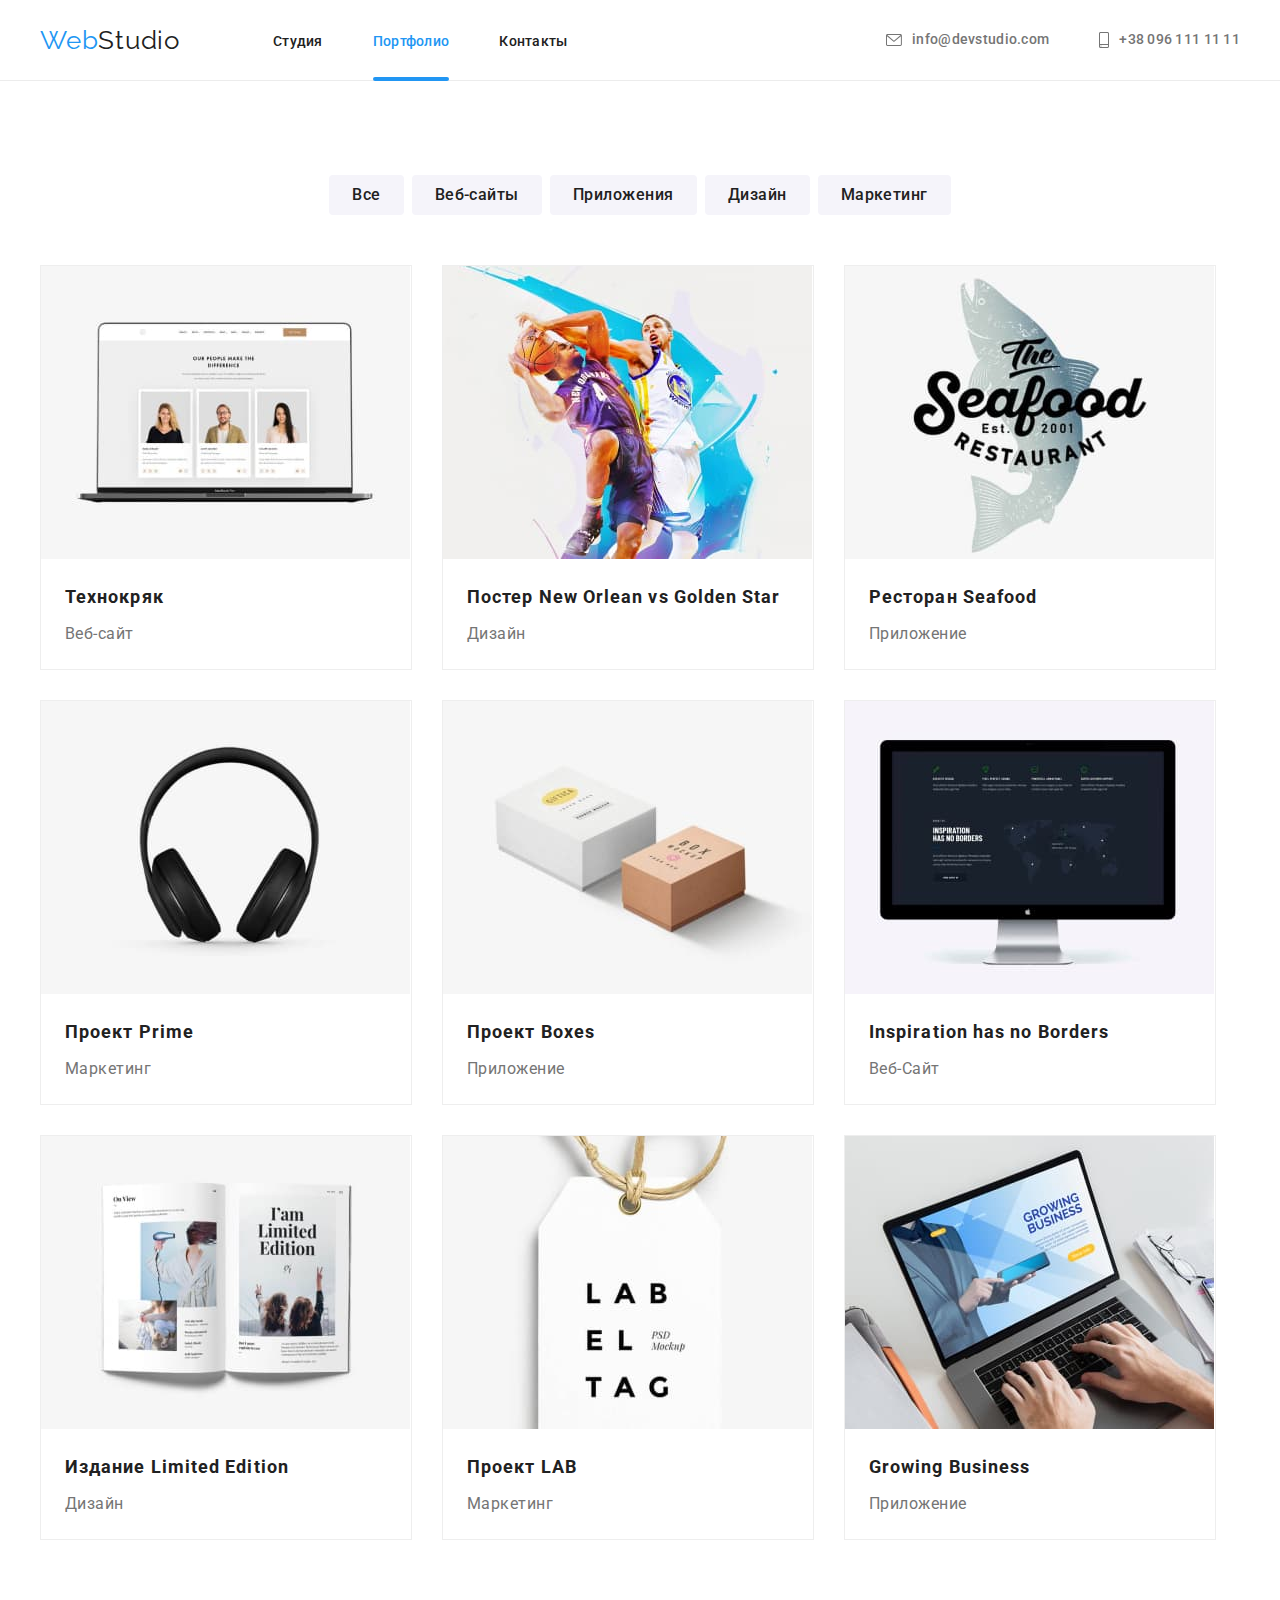
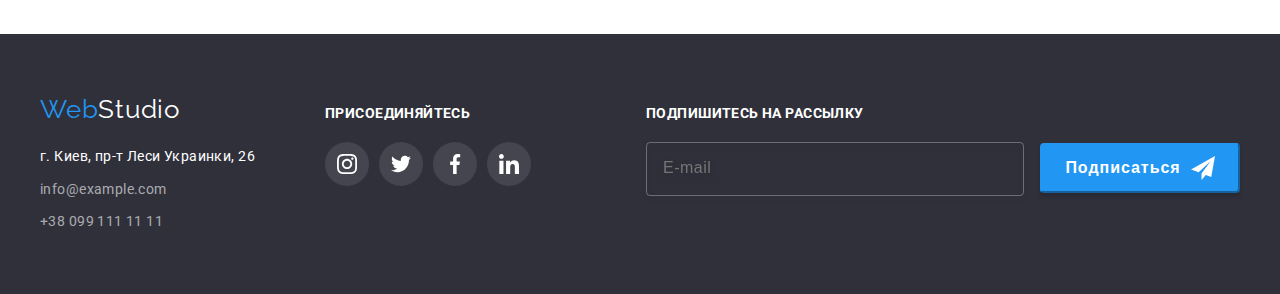
==== portfolio.html @ b98b6f4b "HW7 start" ====
<!DOCTYPE html>
<html lang="ru">
<head>
    <meta charset="UTF-8">
    <meta http-equiv="X-UA-Compatible" content="IE=edge">
    <meta name="viewport" content="width=device-width, initial-scale=1.0">
    <title>Portfolio</title>
    <link rel="preconnect" href="https://fonts.googleapis.com">
    <link rel="preconnect" href="https://fonts.gstatic.com" crossorigin>
    <link href="https://fonts.googleapis.com/css2?family=Raleway:wght@700&family=Roboto:wght@400;500;700;900&display=swap"
        rel="stylesheet">
    <link rel="stylesheet" href="https://cdnjs.cloudflare.com/ajax/libs/modern-normalize/1.1.0/modern-normalize.min.css"
        integrity="sha512-wpPYUAdjBVSE4KJnH1VR1HeZfpl1ub8YT/NKx4PuQ5NmX2tKuGu6U/JRp5y+Y8XG2tV+wKQpNHVUX03MfMFn9Q=="
        crossorigin="anonymous" referrerpolicy="no-referrer" />
    <link rel="stylesheet" href="./css/styles.css">
</head>
<body>
    <header class="page-header">
        <div class="container main-nav">
            <a href="./index.html" class="logo">Web<span class="logo-second-color">Studio</span></a>
            <!-- НАВИГАЦИЯ -->
            <nav>
                <ul class="site-nav-list list">
                    <li class="site-nav-item item">
                        <a class="link" href="./index.html">Студия</a>
                    </li>
                    <li class="site-nav-item item">
                        <a class="link current" href="./portfolio.html">Портфолио</a>
                    </li>
                    <li class="site-nav-item item">
                        <a class="link" href="">Контакты</a>
                    </li>
                </ul>
            </nav>
            <ul class="header-contact-list list">
                <li class="header-contact-item item">
                    <a class="mail link" href="mailto:info@devstudio.com">
                        <svg class="contact-ico mail" width='16px' height='12px'>
                            <use href='./images/sprite.svg#icon-envelope'></use>
                        </svg>
                        info@devstudio.com
                    </a>
                </li>
                <li class="header-contact-item item">
                    <a class="phone link" href="tel:+38096111111">
                        <svg class="contact-ico mail" width='10px' height='16px'>
                            <use href='./images/sprite.svg#icon-smartphone'></use>
                        </svg>
                        +38 096 111 11 11</a>
                </li>
            </ul>
        </div>
    </header>
    <main>
        <section class="section-portfolio section">
            <div class="container">
                <!-- RADIO BUTTONS -->
                <ul class="radio-buttons-list list">
                    <li class="radio-buttons-item item">
                        <button class="radio-button current" type="button">Все</button>
                    </li>
                    <li class="radio-buttons-item item">
                        <button class="radio-button" type="button">Веб-сайты</button>
                    </li>
                    <li class="radio-buttons-item item">
                        <button class="radio-button" type="button">Приложения</button>
                    </li>
                    <li class="radio-buttons-item item">
                        <button class="radio-button" type="button">Дизайн</button>
                    </li>
                    <li class="radio-buttons-item item">
                        <button class="radio-button" type="button">Маркетинг</button>
                    </li>
                </ul>
                <!-- ФИЛЬТР СВЯЗАННЫЙ С RADIO BUTTONS -->
                <ul class="radio-filter-list list">
                    <li class="radio-filter-item item">
                        <a href="" class="radio-item-link">
                            <div class="radio-filter-thumb">
                                <div class="radio-filter-hover">
                                    <p>
                                        Технокряк это современная площадка распространения коронавируса. Компании используют эту платформу для цифрового
                                        шпионажа и атак на защищённые сервера конкурентов.
                                    </p>
                                </div>
                                <img width="370" class="filter-image" src="./images/tech.jpg" alt="ноутбук с веб-сайтом">
                                </div>
                                <div class="radio-filter-box">
                                    <h2 class="radio-filter-title">Технокряк</h2>
                                    <p class="radio-filter-text">Веб-сайт</p>
                            </div>
                        </a>
                    </li>
                    <li class="radio-filter-item item">
                        <a href="" class="radio-item-link">
                            <div class="radio-filter-thumb">
                                <div class="radio-filter-hover">
                                    <p>
                                        Lorem ipsum dolor sit amet consectetur adipisicing elit. Iure quisquam iusto, distinctio autem, tempora non, vel dignissimos temporibus dolorum magni sequi omnis iste. Iste at delectus, error iure hic adipisci.
                                    </p>
                                </div>
                                <img width="370" class="filter-image" src="./images/poster.jpg"
                                alt="баскетболист нового орлеана против баскетболиста голден стар">
                            </div>
                            <div class="radio-filter-box">
                                <h2 class="radio-filter-title">Постер New Orlean vs Golden Star</h2>
                                <p class="radio-filter-text">Дизайн</p>
                            </div>
                        </a>
                    </li>
                    <li class="radio-filter-item item">
                        <a href="" class="radio-item-link">
                            <div class="radio-filter-thumb">
                                <div class="radio-filter-hover">
                                    <p>
                                        Lorem ipsum dolor sit amet consectetur adipisicing elit. Iure quisquam iusto, distinctio autem, tempora non,
                                        vel dignissimos temporibus dolorum magni sequi omnis iste. Iste at delectus, error iure hic adipisci.
                                    </p>
                                </div>
                                <img width="370" class="filter-image" src="./images/seafood.jpg" alt="логотип ресторана сифуд с изображением рыбы">
                            </div>
                            <div class="radio-filter-box">
                                <h2 class="radio-filter-title">Ресторан Seafood</h2>
                                <p class="radio-filter-text">Приложение</p>
                            </div>
                        </a>
                    </li>
                    <li class="radio-filter-item item">
                        <a href="" class="radio-item-link">
                            <div class="radio-filter-thumb">
                                <div class="radio-filter-hover">
                                    <p>
                                        Lorem ipsum dolor sit amet consectetur adipisicing elit. Iure quisquam iusto, distinctio autem, tempora non,
                                        vel dignissimos temporibus dolorum magni sequi omnis iste. Iste at delectus, error iure hic adipisci.
                                    </p>
                                </div>
                                <img width="370" class="filter-image" src="./images/prime.jpg" alt="наушники">
                            </div>
                            <div class="radio-filter-box">
                                <h2 class="radio-filter-title">Проект Prime</h2>
                                <p class="radio-filter-text">Маркетинг</p>
                            </div>
                        </a>
                    </li>
                    <li class="radio-filter-item item">
                        <a href="" class="radio-item-link">
                            <div class="radio-filter-thumb">
                                <div class="radio-filter-hover">
                                    <p>
                                        Lorem ipsum dolor sit amet consectetur adipisicing elit. Iure quisquam iusto, distinctio autem, tempora non,
                                        vel dignissimos temporibus dolorum magni sequi omnis iste. Iste at delectus, error iure hic adipisci.
                                    </p>
                                </div>
                                <img width="370" class="filter-image" src="./images/boxes.jpg" alt="две коробки">
                            </div>
                            <div class="radio-filter-box">
                                <h2 class="radio-filter-title">Проект Boxes</h2>
                                <p class="radio-filter-text">Приложение</p>
                            </div>
                        </a>
                    </li>
                    <li class="radio-filter-item item">
                        <a href="" class="radio-item-link">
                            <div class="radio-filter-thumb">
                                <div class="radio-filter-hover">
                                    <p>
                                        Lorem ipsum dolor sit amet consectetur adipisicing elit. Iure quisquam iusto, distinctio autem, tempora non,
                                        vel dignissimos temporibus dolorum magni sequi omnis iste. Iste at delectus, error iure hic adipisci.
                                    </p>
                                </div>
                                <img width="370" class="filter-image" src="./images/borders.jpg" alt="монитор с сайтом">
                            </div>
                            <div class="radio-filter-box">
                                <h2 class="radio-filter-title">Inspiration has no Borders</h2>
                                <p class="radio-filter-text">Веб-Сайт</p>
                            </div>
                        </a>
                    </li>
                    <li class="radio-filter-item item">
                        <a href="" class="radio-item-link">
                            <div class="radio-filter-thumb">
                                <div class="radio-filter-hover">
                                    <p>
                                        Lorem ipsum dolor sit amet consectetur adipisicing elit. Iure quisquam iusto, distinctio autem, tempora non,
                                        vel dignissimos temporibus dolorum magni sequi omnis iste. Iste at delectus, error iure hic adipisci.
                                    </p>
                                </div>
                                <img width="370" class="filter-image" src="./images/limited.jpg" alt="Книга">
                            </div>
                            <div class="radio-filter-box">
                                <h2 class="radio-filter-title">Издание Limited Edition</h2>
                                <p class="radio-filter-text">Дизайн</p>
                            </div>
                        </a>
                    </li>
                    <li class="radio-filter-item item">
                        <a href="" class="radio-item-link">
                            <div class="radio-filter-thumb">
                                <div class="radio-filter-hover">
                                    <p>
                                        Lorem ipsum dolor sit amet consectetur adipisicing elit. Iure quisquam iusto, distinctio autem, tempora non,
                                        vel dignissimos temporibus dolorum magni sequi omnis iste. Iste at delectus, error iure hic adipisci.
                                    </p>
                                </div>
                                <img width="370" class="filter-image" src="./images/lab.jpg" alt="этикетка">
                            </div>
                            <div class="radio-filter-box">
                                <h2 class="radio-filter-title">Проект LAB</h2>
                                <p class="radio-filter-text">Маркетинг</p>
                            </div>
                        </a>
                    </li>
                    <li class="radio-filter-item item">
                        <a href="" class="radio-item-link">
                            <div class="radio-filter-thumb">
                                <div class="radio-filter-hover">
                                    <p>
                                        Lorem ipsum dolor sit amet consectetur adipisicing elit. Iure quisquam iusto, distinctio autem, tempora non,
                                        vel dignissimos temporibus dolorum magni sequi omnis iste. Iste at delectus, error iure hic adipisci.
                                    </p>
                                </div>
                                <img width="370" class="filter-image" src="./images/growing.jpg" alt="ноутбук с веб-сайтом">
                            </div>
                            <div class="radio-filter-box">
                                <h2 class="radio-filter-title">Growing Business</h2>
                                <p class="radio-filter-text">Приложение</p>
                            </div>
                        </a>
                    </li>
                </ul>
            </div>
        </section>
    </main>
    <footer class="page-footer">
        <div class="container">
            <div class="footer-box">
                <div class="main-footer-box">
                    <a href="./index.html" class="logo footer-logo">Web<span
                            class="logo-second-color-footer">Studio</span></a>
                    <address class="container-adress-footer">
                        <ul class="footer-list list">
                            <li class="item">
                                <a class="map" href="">г. Киев, пр-т Леси Украинки, 26</a>
                            </li>
                            <li class="item">
                                <a class="mail" href="mailto:info@example.com">info@example.com</a>
                            </li>
                            <li class="item">
                                <a class="phone" href="tel:+380991111111">+38 099 111 11 11</a>
                            </li>
                        </ul>
                    </address>
                </div>
                <!-- Присоединяйтесь -->
                <div class="connecting-box">
                    <div>
                        <h3 class="connecting-title">ПРИСОЕДИНЯЙТЕСЬ</h3>
                    </div>
                    <div>
                        <ul class="connecting-list">
                            <li>
                                <a href="#" class="connecting-icon instagram" aria-label="instagram">
                                    <svg class="footer-ico" width='20px' height='20px'>
                                        <use href='./images/sprite.svg#icon-instagram'></use>
                                    </svg>
                                </a>
                            </li>
                            <li>
                                <a href="#" class="connecting-icon twitter" aria-label="Twitter">
                                    <svg class="footer-ico" width='20px' height='20px'>
                                        <use href='./images/sprite.svg#icon-twitter'></use>
                                    </svg>
                                </a>
                            </li>
                            <li>
                                <a href="#" class="connecting-icon facebook" aria-label="Facebook">
                                    <svg class="footer-ico" width='20px' height='20px'>
                                        <use href='./images/sprite.svg#icon-facebook'></use>
                                    </svg>
                                </a>
                            </li>
                            <li>
                                <a href="#" class="connecting-icon linkidin" aria-label="LinkedIn">
                                    <svg class="footer-ico" width='20px' height='20px'>
                                        <use href='./images/sprite.svg#icon-linkedin'></use>
                                    </svg>
                                </a>
                            </li>
                        </ul>
                    </div>
                </div>
                <!-- ПОДПИШИСЬ -->
                <div class="subscribe-box">
                    <p class="subscribe-title">ПОДПИШИТЕСЬ НА РАССЫЛКУ</p>
                    <div>
                        <input type="email" name="email" placeholder="E-mail">
                        <button type="button" class="subscribe-button">Подписаться
                            <svg class="subscribe-ico-button" width="24px" height="24px">
                                <use href="./images/sprite.svg#icon-send"></use>
                            </svg>
                        </button>
                    </div>
                </div>
            </div>
        </div>
    </footer>
</body>
</html>
---- css/styles.css ----
:root {
  /* FONT */
  --primary-font: roboto, sans-serif;
  --primary-text-color: #212121;
  --secondary-text-color: #757575;
  --title-text-color: #212121;
  --accent-text-color: #2196f3;

  /* LOGOTYPE */
  --logo-font: Raleway;
  --logo-color: #2196f3;
  --logo-color-second: #212121;
  --logo-color-second-futer: #fff;

  /* BACKGROUND COLOR*/
  --bg-second-color: #2f303a;
  --bg-color: #fff;
  --bg-color-hero: #c4c4c4;

  /* RADIO BUTTONS */
  --radio-buttons-color: #f5f4fa;
  --radio-buttons-text-color: #212121;

  --radio-buttons-bg-current: #2196f3;
  --radio-buttons-text-current: #ffffff;

  /* animation */

  --animation-cubic: cubic-bezier(0.4, 0, 0.2, 1);
}

/* ОБЩИЕ СТИЛИ */
html {
  box-sizing: border-box;
}
body {
  background-color: var(--bg-color);
  font-family: var(--primary-font);
  color: var(--primary-text-color);
  margin: 0 auto;
}
a {
  text-decoration: none;
}
h1,
h2,
h3,
h4,
h5,
h6,
p,
ul {
  padding-inline-start: 0;
}

/* УТИЛИТЫ */
.container {
  width: 1200px;

  padding-left: 15px;
  padding-right: 15px;
  margin: 0 auto;
}
.list {
  margin-top: 0;
  margin-bottom: 0;

  list-style: none;
}
.section {
  padding-bottom: 94px;
  padding-top: 94px;
}

/* ЛОГОТИП */
.logo {
  font-family: var(--logo-font);
  font-size: 26px;
  line-height: 1.19;
  letter-spacing: 0.03em;
  color: var(--logo-color);
}
.logo-second-color {
  color: var(--logo-color-second);
}
.logo-second-color-footer {
  color: var(--logo-color-second-futer);
}

/* HEADER */
.page-header {
  border-bottom: 1px solid #ececec;
}
.page-header .link {
  font-family: var(--primary-font);
  font-weight: 500;
  font-size: 14px;
  line-height: 1.14;
  letter-spacing: 0.02em;
  color: rgba(33, 33, 33, 1);
}

.main-nav {
  display: flex;
  align-items: center;

  height: 80px;
}

/* HEADER NAV */
.site-nav-list {
  display: flex;

  margin-left: 93px;
}
.site-nav-list .item + .item {
  margin-left: 50px;
}
.site-nav-list .link {
  color: var(--primary-text-color);

  padding-top: 32px;
  padding-bottom: 32px;
  transition: 250ms var(--animation-cubic);
}
.site-nav-list .link.current {
  color: var(--accent-text-color);
  position: relative;
}

.site-nav-list .link.current::before {
  bottom: 0;
  position: absolute;
  display: inline-block;
  content: "";
  width: 100%;
  height: 4px;

  background-color: var(--accent-text-color);
  border-radius: 2px;
}

.site-nav-item .link:focus,
.site-nav-item .link:hover {
  color: var(--accent-text-color);
}

/* HEADER CONTACT */
.header-contact-list {
  display: flex;
  margin-left: auto;
}
.header-contact-list .item + .item {
  margin-left: 50px;
}
.header-contact-list .link {
  color: var(--secondary-text-color);

  padding-top: 32px;
  padding-bottom: 32px;
}

.header-contact-item {
  display: inline-flex;
  justify-content: center;
  align-items: center;

  fill: #757575;
}
.header-contact-item .link {
  display: inline-flex;
  justify-content: center;
  align-items: center;
  transition: 250ms var(--animation-cubic);
}
.header-contact-item .link:focus,
.header-contact-item .link:hover {
  color: var(--accent-text-color);
}

.contact-ico {
  fill: currentColor;
  margin-right: 10px;
}

/* HERO */
.hero {
  background-color: var(--bg-color-hero);
  background-image: linear-gradient(
      rgba(47, 48, 58, 0.4),
      rgba(47, 48, 58, 0.4)
    ),
    url("../images/hero-image.jpg");
  background-repeat: no-repeat;
  background-position: center;

  text-align: center;

  padding-top: 200px;
  padding-bottom: 200px;
}

.hero-title {
  font-weight: 900;
  font-size: 44px;
  line-height: 1.36;
  letter-spacing: 0.06em;
  text-transform: uppercase;
  color: #ffffff;

  margin-top: 0;
  margin-bottom: 30px;
}

/* HERO BUTTON */
.hero-button {
  display: inline-block;

  padding: 10px 32px;

  background-color: var(--accent-text-color);
  color: #ffffff;

  border: 1px solid transparent;
  border-radius: 4px;

  font-weight: 700;
  font-size: 16px;
  line-height: 1.87;
  letter-spacing: 0.06em;
  cursor: pointer;
}

/* BACKDROP + MODAL */
.backdrop {
  position: fixed;
  top: 0;
  left: 0;
  z-index: 100;

  width: 100%;
  height: 100%;
  background-color: rgba(0, 0, 0, 0.2);
  transition: 250ms var(--animation-cubic);
}

.backdrop.is-hidden {
  opacity: 0;
  pointer-events: none;
  transition: 250ms var(--animation-cubic);
}

.modal {
  position: absolute;
  top: 50%;
  left: 50%;
  transform: translate(-50%, -50%);

  width: 528px;
  height: 581px;

  padding: 40px;

  border-radius: 4px;
  background-color: #ffffff;
  box-shadow: 0px 1px 3px rgba(0, 0, 0, 0.12), 0px 1px 1px rgba(0, 0, 0, 0.14),
    0px 2px 1px rgba(0, 0, 0, 0.2);
}

.modal-title {
  font-weight: 700;
  font-size: 20px;
  line-height: 1.15;
  text-align: center;
  letter-spacing: 0.03em;
  color: #212121;
}

.close-ico-button {
  padding: 0;
  position: absolute;
  right: 8px;
  top: 8px;

  width: 30px;
  height: 30px;
  background: #ffffff;
  border: 1px solid rgba(0, 0, 0, 0.1);
  border-radius: 50%;
  cursor: pointer;
}
.close-icon {
  fill: #000000;
  transition: 250ms var(--animation-cubic);
  position: absolute;
  top: 50%;
  left: 50%;
  transform: translate(-50%, -50%);
}
.close-ico-button:hover .close-icon {
  fill: #2196f3;
}
.close-ico-button:focus .close-icon {
  fill: #2196f3;
}

.form-input {
  vertical-align: middle;
  width: 100%;
  height: 40px;
  padding-left: 42px;
  padding-right: 10px;
  margin-top: 4px;
  outline: none;

  border: 1px solid rgba(33, 33, 33, 0.2);
  border-radius: 4px;
  transition: 250ms var(--animation-cubic);
}
.form-input-box {
  display: block;
  position: relative;
  margin-bottom: 10px;

  font-size: 12px;
  line-height: 1.16;
  letter-spacing: 0.01em;
  color: #757575;
  text-align: start;
}

.form-input:hover,
.form-input:focus {
  border-color: var(--accent-text-color);
}

.modal-form {
  margin-top: 12px;
}

.modal-form-icon {
  display: block;
  position: absolute;
  top: 50%;
  left: 12px;

  width: 18px;
  height: 18px;

  transition: 250ms var(--animation-cubic);
}

.form-input:hover + .modal-form-icon,
.form-input:focus + .modal-form-icon {
  fill: var(--accent-text-color);
}

.form-input.comment {
  padding-top: 12px;
  padding-left: 16px;
  resize: none;
  height: 120px;
}

.form-input::placeholder {
  font-size: 14px;
  line-height: 16px;
  letter-spacing: 0.01em;

  color: rgba(117, 117, 117, 0.5);
}

.policy-box {
  display: flex;
  align-items: center;
  margin-top: 25px;

  font-size: 14px;
  line-height: 1.71;
  letter-spacing: 0.03em;
  color: #757575;
  cursor: pointer;
}
.policy-box a {
  color: var(--accent-text-color);
  border-bottom: 1px solid currentColor;
  display: inline-block;
  line-height: 0.85;
}
.policy-checkbox {
  position: absolute;
  width: 0px;
  height: 0px;
  margin: 0px;
  border: 0px;
  padding: 0px;
  clip: react(0 0 0 0);
  overflow: hidden;
}
.policy-checkbox:hover + .policy-box::before,
.policy-checkbox:focus + .policy-box::before {
  border: 2px solid var(--accent-text-color);
}

.policy-checkbox:checked + .policy-box::before {
  background-color: var(--accent-text-color);
  background-image: url(../images/icon-check.svg);
  background-repeat: no-repeat;
  background-position: center;
  background-size: cover;
  border: transparent;
}

.policy-box::before {
  display: block;
  content: "";
  width: 16px;
  height: 15px;
  border: 2px solid #212121;
  border-radius: 2px;
  margin-right: 7px;
  margin-left: 13px;
  transition: 250ms var(--animation-cubic);
}

.button-submit {
  margin-top: 30px;
  border: var(--accent-text-color);
  width: 200px;
  height: 50px;
  left: 700px;
  top: 712px;

  background: var(--accent-text-color);
  box-shadow: 0px 4px 4px rgba(0, 0, 0, 0.15);
  border-radius: 4px;

  font-weight: 700;
  font-size: 16px;
  line-height: 1.87;
  letter-spacing: 0.06em;
  color: #ffffff;

  cursor: pointer;
}

/* СЕКЦИЯ STUDIO */

.studio-list {
  display: flex;
  justify-content: space-between;
}

.thumb {
  display: flex;
  justify-content: center;
  align-items: center;

  height: 120px;
  border-radius: 4px;
  margin-bottom: 30px;

  background: #f5f4fa;
}

.studio-ico {
  width: 70px;
  height: 70px;
}

.studio-title {
  font-weight: 700;
  font-size: 14px;
  line-height: 1.14;
  letter-spacing: 0.03em;
  text-transform: uppercase;

  margin-bottom: 10px;
  margin-top: 0;
}

.studio-text {
  width: 270px;

  color: var(--secondary-text-color);

  font-size: 14px;
  line-height: 1.71;
  letter-spacing: 0.03em;
}

/* СЕКЦИЯ ЧЕМ МЫ ЗАНИМАЕМСЯ */
.section-doing {
  margin-top: -94px;
}

.doing-title {
  text-align: center;
  font-weight: 700;
  font-size: 36px;
  line-height: 1.16;
  letter-spacing: 0.03em;

  margin-top: 0;
  margin-bottom: 50px;
}

.doing-list {
  display: flex;
  justify-content: space-between;
}

.doing-thumb {
  position: relative;
}
.doing-thumb:before {
  display: inline-block;
  position: absolute;
  content: "";
  width: 100%;
  height: 70px;
  background: rgba(47, 48, 58, 0.8);
  bottom: 0;
}

.doing-text {
  display: flex;
  justify-content: center;
  position: absolute;
  margin: 27px 0;
  text-align: center;
  width: 100%;

  bottom: 0;
  left: 50%;
  transform: translate(-50%);
}

.doing-text h3 {
  margin: 0;

  font-weight: 700;
  font-size: 14px;
  line-height: 1.14;
  letter-spacing: 0.03em;
  color: #ffffff;
}

.doing-thumb img {
  display: block;
}

/* СЕКЦИЯ НАША КОМАНДА */
.section-team {
  background: #f5f4fa;
}

.section-team-title {
  font-weight: 700;
  font-size: 36px;
  line-height: 1.16;
  text-align: center;
  letter-spacing: 0.03em;
  margin-top: 0px;
  margin-bottom: 50px;
}

.team-list {
  display: flex;
  justify-content: space-between;
}

.team-item {
  width: 270px;
  background: var(--bg-color);
  box-shadow: 0px 1px 3px rgba(0, 0, 0, 0.12), 0px 1px 1px rgba(0, 0, 0, 0.14),
    0px 2px 1px rgba(0, 0, 0, 0.2);
  border-radius: 0px 0px 4px 4px;
}

.team-text-container {
  padding-top: 30px;
  padding-bottom: 30px;
}

.team-title {
  font-weight: 500;
  font-size: 16px;
  line-height: 1.18;
  text-align: center;
  letter-spacing: 0.03em;

  margin-top: 0;
  margin-bottom: 10px;
}
.team-text {
  font-size: 16px;
  line-height: 1.18;
  text-align: center;
  letter-spacing: 0.03em;
  color: #757575;

  margin-top: 0;
  margin-bottom: 0;
}

/* ИКОНКИ КОНТАКТОВ НАША КОМАНДА */
.connect-team {
  list-style: none;

  display: flex;
  flex-direction: row;
  justify-content: space-between;

  margin-top: 16px;
  margin-left: 32px;
  margin-right: 32px;
}

.team-icon {
  display: flex;
  justify-content: center;
  align-items: center;

  width: 44px;
  height: 44px;

  fill: #afb1b8;

  border-radius: 50%;

  transition: 250ms var(--animation-cubic);
}
.team-icon:hover,
.team-icon:focus {
  background-color: var(--accent-text-color);
  fill: #ffffff;
}

.team-ico {
  width: 20px;
  height: 20px;
}

/* Секция Постоянные клиенты */
.clients-title {
  margin-top: 0;
  margin-bottom: 50px;

  font-weight: 700;
  font-size: 36px;
  line-height: 1.16;
  text-align: center;
  letter-spacing: 0.03em;
  color: #212121;
}

.clients-list {
  list-style: none;

  display: flex;
  justify-content: space-between;

  margin-top: 0;
  margin-bottom: 0;
}

.clients-item {
  display: flex;

  width: 170px;
  height: 92px;

  border: 1px solid #afb1b8;
  border-radius: 4px;
}

.clients-link {
  display: flex;
  justify-content: center;
  align-items: center;

  width: 100%;
  height: 100%;

  fill: #afb1b8;

  transition: 250ms var(--animation-cubic);
}

.clients-link:hover,
.clients-link:focus {
  border: 1px solid #2196f3;
  fill: var(--accent-text-color);
}

.clients-ico {
  width: 106px;
  height: 60px;
}

/* FOOTER */
.page-footer {
  background-color: var(--bg-second-color);

  padding-top: 60px;
  padding-bottom: 60px;
}

.footer-box {
  display: flex;
  align-items: flex-start;
}

.main-footer-box {
  display: flex;
  flex-direction: column;
}

.container-adress-footer {
  margin-top: 20px;
}

.footer-list .item {
  font-family: var(--primary-font);
  font-style: normal;
  font-weight: 400;
  font-size: 14px;
  line-height: 1.71;
  letter-spacing: 0.03em;
}
.footer-list .item:not(:last-child) {
  margin-bottom: 9px;
}
.footer-list .map {
  color: #ffffff;
}
.footer-list .mail,
.footer-list .phone {
  color: rgba(255, 255, 255, 0.6);
}

/* FOOTER ПРИСОЕДИНЯЙТЕСЬ */
.connecting-box {
  display: inline-flex;
  flex-direction: column;

  margin-top: 12px;
  margin-left: 70px;
}

.connecting-title {
  margin-top: 0;
  margin-bottom: 0;

  font-weight: 700;
  font-size: 14px;
  line-height: 1.14;
  letter-spacing: 0.03em;
  text-transform: uppercase;
  color: #ffffff;
}

.connecting-list {
  list-style: none;

  display: flex;

  margin-top: 20px;
}
.connecting-list li:not(:last-child) {
  margin-right: 10px;
}

.connecting-icon {
  display: flex;
  align-items: center;
  justify-content: center;

  width: 44px;
  height: 44px;
  background: rgba(255, 255, 255, 0.1);

  border-radius: 50%;

  transition: 250ms var(--animation-cubic);
}
.connecting-icon:hover,
.connecting-icon:focus {
  background-color: var(--accent-text-color);
  fill: #ffffff;
}

.footer-ico {
  fill: #ffffff;
}

/* Footer ПОДПИШИТЕСЬ НА РАССЫЛКУ */

.subscribe-button {
  width: 200px;
  height: 50px;
  margin-left: 12px;

  background: #2196f3;
  box-shadow: 0px 4px 4px rgba(0, 0, 0, 0.15);
  border-radius: 4px;
  border-color: #2196f3;

  font-weight: 700;
  font-size: 16px;
  line-height: 1.87;

  display: inline-flex;
  align-items: center;
  text-align: center;
  justify-content: center;
  letter-spacing: 0.06em;

  color: #ffffff;

  cursor: pointer;
}

.subscribe-ico-button {
  margin-left: 10px;
  fill: #ffffff;
}

.subscribe-box input::placeholder {
  font-size: 16px;
  line-height: 1.25;
  letter-spacing: 0.03em;
  color: rgba(255, 255, 255, 0, 6);
  transition: 250ms var(--animation-cubic);
}

.subscribe-box input {
  width: 358px;
  height: 50px;

  margin-top: 20px;
  padding-left: 16px;

  background-color: transparent;

  outline: none;
  border-radius: 4px;
  border: 1px solid rgba(255, 255, 255, 0.3);
  filter: drop-shadow(0px 4px 4px rgba(0, 0, 0, 0.15));
  transition: 250ms var(--animation-cubic);
}

.subscribe-box input:focus,
.subscribe-box input:hover {
  border: 1px solid #2196f3;
  color: #fff;
}

input:hover::placeholder {
  color: #2196f3;
}

.subscribe-box {
  margin-left: auto;
  margin-top: 12px;

  display: inline-flex;
  flex-direction: column;
}

.subscribe-title {
  margin-top: 0;
  margin-bottom: 0;

  font-weight: 700;
  font-size: 14px;
  line-height: 1.14;
  letter-spacing: 0.03em;
  text-transform: uppercase;
  color: #ffffff;
}

/* СТРАНИЦА PORTFOLIO */
/* RADIO BUTTONS */
.radio-buttons-list {
  display: flex;
  justify-content: center;

  margin-bottom: 50px;
}
.radio-buttons-list .item + .item {
  margin-left: 8px;
}

.radio-button {
  background-color: var(--radio-buttons-color);

  padding: 6px 22px;

  border: 1px solid transparent;
  border-radius: 4px;

  font-family: var(--primary-font);
  color: var(--radio-buttons-text-color);
  font-weight: 500;
  font-size: 16px;
  line-height: 1.62;
  text-align: center;
  letter-spacing: 0.03em;
  cursor: pointer;

  transition: 250ms var(--animation-cubic);
}
.radio-button:hover,
.radio-button:focus {
  background-color: var(--radio-buttons-bg-current);
  color: var(--radio-buttons-text-current);
  box-shadow: 0px 3px 1px rgba(0, 0, 0, 0.1), 0px 1px 2px rgba(0, 0, 0, 0.08),
    0px 2px 2px rgba(0, 0, 0, 0.12);
}

/* .radio-button.current {
  background-color: var(--radio-buttons-bg-current);
  color: var(--radio-buttons-text-current);
  border: 1px solid transparent;
  box-shadow: 0px 3px 1px rgba(0, 0, 0, 0.1), 0px 1px 2px rgba(0, 0, 0, 0.08),
    0px 2px 2px rgba(0, 0, 0, 0.12);
} */

/* ФИЛЬТР СВЯЗАННЫЙ С RADIO BUTTONS */
.radio-filter-list {
  display: flex;
  flex-wrap: wrap;
}

.radio-filter-item {
  margin-right: 30px;
  margin-bottom: 30px;

  width: 370px;

  border: 1px solid #eeeeee;

  transition: 250ms var(--animation-cubic);
}
.radio-filter-item:nth-child(3n) {
  margin-right: 0px;
}
.radio-filter-item:nth-last-child(-n + 3) {
  margin-bottom: 0;
}
.radio-filter-item:hover,
.radio-filter-item:focus {
  box-shadow: 0px 1px 1px rgba(0, 0, 0, 0.12), 0px 4px 4px rgba(0, 0, 0, 0.06),
    1px 4px 6px rgba(0, 0, 0, 0.16);
}

.filter-image {
  display: block;

  margin-left: -1px;
  margin-top: -1px;
}

.radio-filter-box {
  padding: 20px 24px;
}

.radio-filter-title {
  margin-bottom: 4px;
  margin-top: 0px;

  font-family: var(--primary-font);
  font-style: normal;
  font-weight: 700;
  font-size: 18px;
  line-height: 2;
  letter-spacing: 0.06em;
  color: var(--primary-text-color);
}

.radio-filter-text {
  margin-bottom: 0;
  margin-top: 0;

  font-family: var(--primary-font);
  font-style: normal;
  font-weight: 400;
  font-size: 16px;
  line-height: 1.87;
  letter-spacing: 0.03em;
  color: var(--secondary-text-color);
}

.radio-filter-thumb {
  position: relative;
  overflow: hidden;
}
.radio-filter-thumb:before {
  display: inline-block;
  position: absolute;
  content: "";
  width: 100%;
  height: 100%;
  background-color: rgba(33, 150, 243, 0.1);
  bottom: 0;
  transform: translateY(100%);
}

.radio-filter-hover {
  display: inline-block;
  position: absolute;
  content: "";
  width: 100%;
  height: 100%;
  background: rgba(33, 150, 243, 0.9);
  bottom: 0;
  transform: translateY(101%);

  display: flex;
  justify-content: center;
  position: absolute;
  width: 100%;

  top: 0;

  transition: transform 250ms var(--animation-cubic);
}

.radio-filter-hover p {
  margin: 63px 24px 0 24px;

  font-size: 18px;
  line-height: 1.56;
  letter-spacing: 0.03em;
  color: #ffffff;
}

.radio-filter-item:hover .radio-filter-thumb:before {
  transform: translateY(0);
}

.radio-filter-item:hover .radio-filter-hover {
  transform: translateY(0);
}
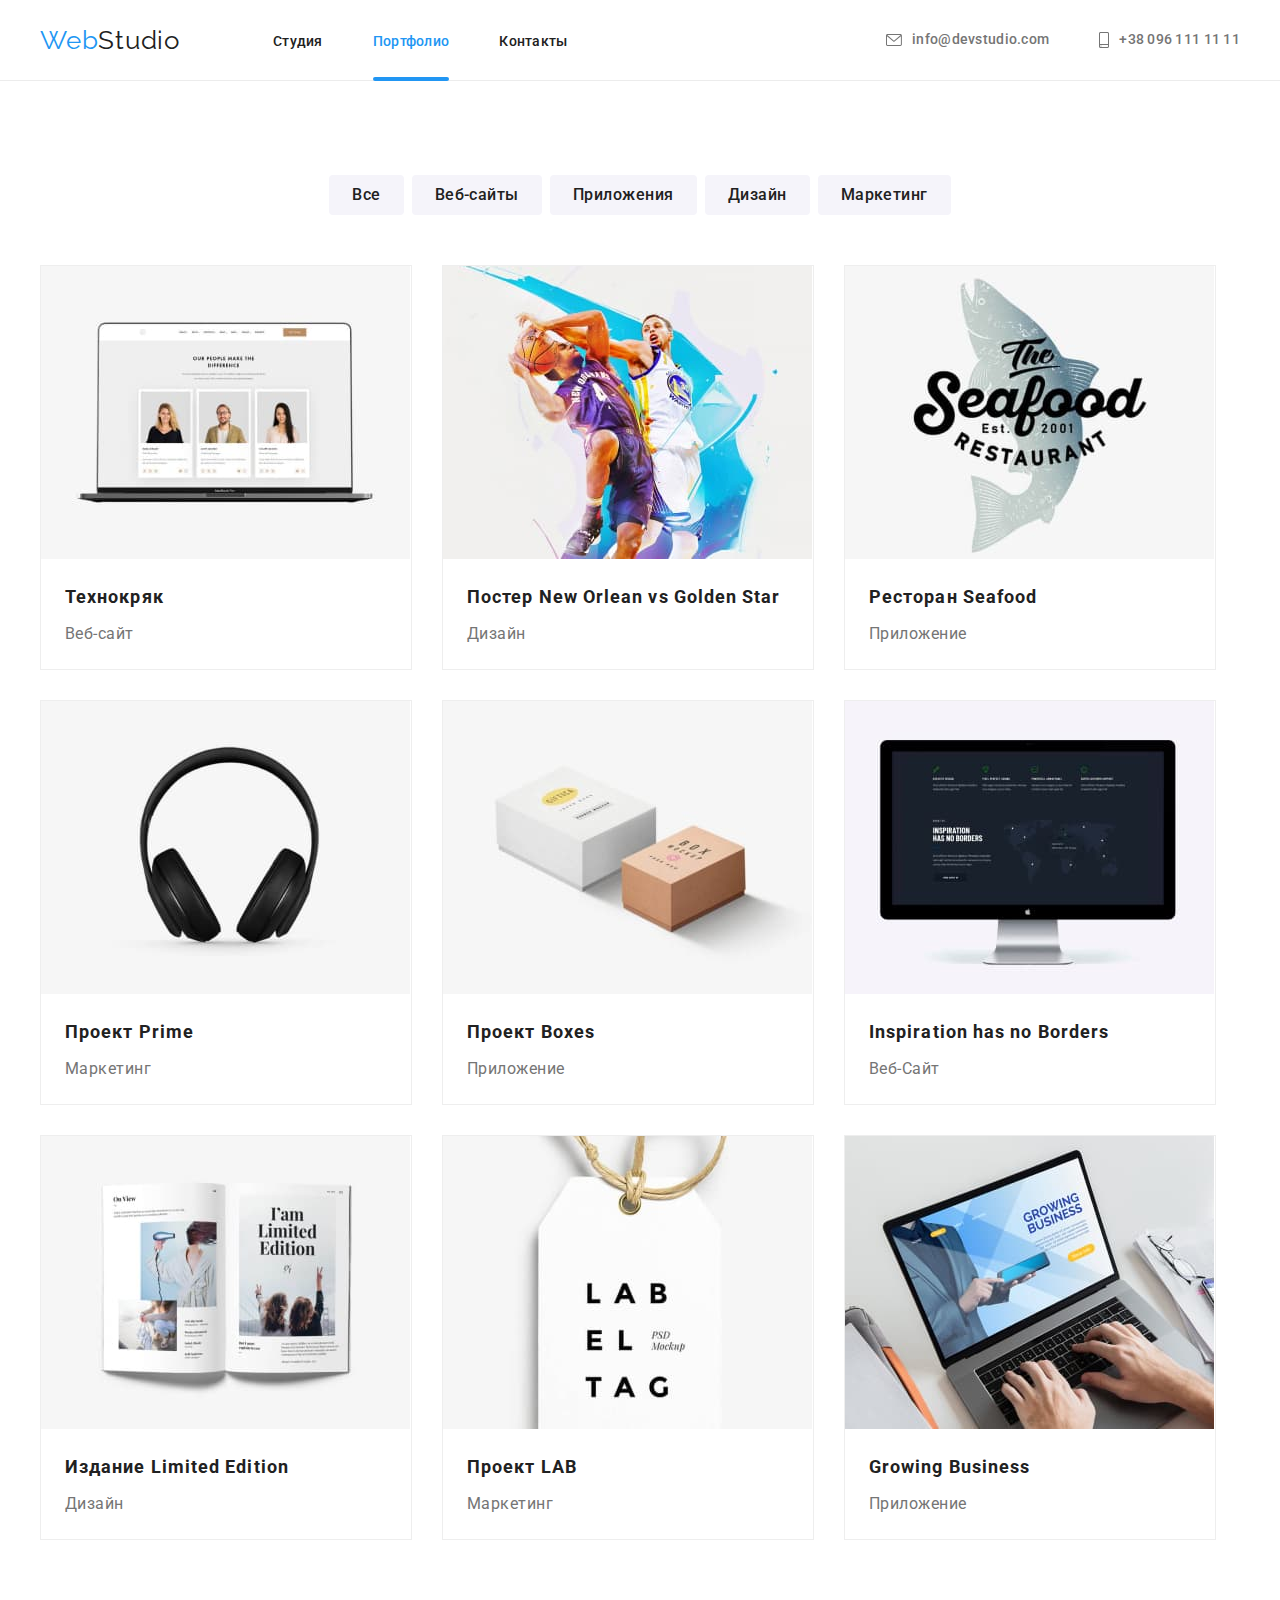
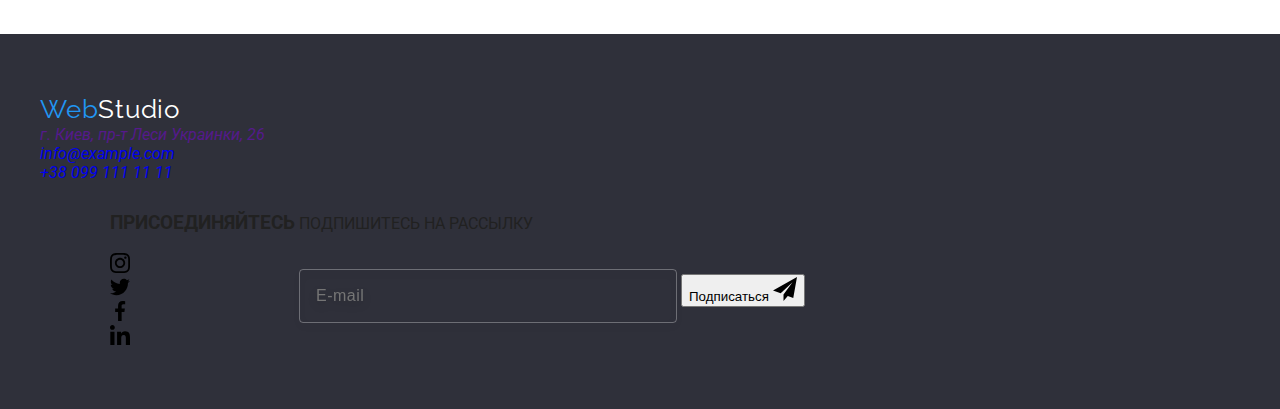
==== commit 9ee614c9: "HW7 in progress index - done" ====
--- a/portfolio.html
+++ b/portfolio.html
@@ -16,34 +16,34 @@
 </head>
 <body>
     <header class="page-header">
-        <div class="container main-nav">
-            <a href="./index.html" class="logo">Web<span class="logo-second-color">Studio</span></a>
+        <div class="container page-header__box">
+            <a href="./index.html" class="logo">Web<span class="logo__second-color-header">Studio</span></a>
             <!-- НАВИГАЦИЯ -->
             <nav>
-                <ul class="site-nav-list list">
-                    <li class="site-nav-item item">
-                        <a class="link" href="./index.html">Студия</a>
-                    </li>
-                    <li class="site-nav-item item">
-                        <a class="link current" href="./portfolio.html">Портфолио</a>
-                    </li>
-                    <li class="site-nav-item item">
-                        <a class="link" href="">Контакты</a>
+                <ul class="site-nav">
+                    <li class="site-nav__item item">
+                        <a class="site-nav__link link" href="./index.html">Студия</a>
+                    </li>
+                    <li class="site-nav__item item">
+                        <a class="site-nav__link link current" href="./portfolio.html">Портфолио</a>
+                    </li>
+                    <li class="site-nav__item item">
+                        <a class="site-nav__link link" href="#">Контакты</a>
                     </li>
                 </ul>
             </nav>
-            <ul class="header-contact-list list">
-                <li class="header-contact-item item">
-                    <a class="mail link" href="mailto:info@devstudio.com">
-                        <svg class="contact-ico mail" width='16px' height='12px'>
+            <ul class="header-contact">
+                <li class="header-contact__item item">
+                    <a class="header-contact__link link" href="mailto:info@devstudio.com">
+                        <svg class="contact-ico" width='16px' height='12px'>
                             <use href='./images/sprite.svg#icon-envelope'></use>
                         </svg>
                         info@devstudio.com
                     </a>
                 </li>
-                <li class="header-contact-item item">
-                    <a class="phone link" href="tel:+38096111111">
-                        <svg class="contact-ico mail" width='10px' height='16px'>
+                <li class="header-contact__item item">
+                    <a class="header-contact__link link" href="tel:+38096111111">
+                        <svg class="contact-ico" width='10px' height='16px'>
                             <use href='./images/sprite.svg#icon-smartphone'></use>
                         </svg>
                         +38 096 111 11 11</a>
@@ -52,6 +52,7 @@
         </div>
     </header>
     <main>
+        <!-- Секция ПОРТФОЛИО -->
         <section class="section-portfolio section">
             <div class="container">
                 <!-- RADIO BUTTONS -->
@@ -235,8 +236,8 @@
         <div class="container">
             <div class="footer-box">
                 <div class="main-footer-box">
-                    <a href="./index.html" class="logo footer-logo">Web<span
-                            class="logo-second-color-footer">Studio</span></a>
+                    <a href="./index.html" class="logo">Web<span
+                            class="logo__second-color-footer">Studio</span></a>
                     <address class="container-adress-footer">
                         <ul class="footer-list list">
                             <li class="item">
--- a/css/styles.css
+++ b/css/styles.css
@@ -52,6 +52,11 @@
 ul {
   padding-inline-start: 0;
 }
+ul {
+  margin-top: 0;
+  margin-bottom: 0;
+  list-style: none;
+}
 
 /* УТИЛИТЫ */
 .container {
@@ -61,12 +66,7 @@
   padding-right: 15px;
   margin: 0 auto;
 }
-.list {
-  margin-top: 0;
-  margin-bottom: 0;
-
-  list-style: none;
-}
+
 .section {
   padding-bottom: 94px;
   padding-top: 94px;
@@ -80,10 +80,10 @@
   letter-spacing: 0.03em;
   color: var(--logo-color);
 }
-.logo-second-color {
+.logo__second-color-header {
   color: var(--logo-color-second);
 }
-.logo-second-color-footer {
+.logo__second-color-footer {
   color: var(--logo-color-second-futer);
 }
 
@@ -97,38 +97,37 @@
   font-size: 14px;
   line-height: 1.14;
   letter-spacing: 0.02em;
+}
+
+.page-header__box {
+  display: flex;
+  align-items: center;
+
+  height: 80px;
+}
+
+/* HEADER NAV */
+.site-nav {
+  display: flex;
+
+  margin-left: 93px;
+}
+.site-nav .item + .item {
+  margin-left: 50px;
+}
+.site-nav__link {
   color: rgba(33, 33, 33, 1);
-}
-
-.main-nav {
-  display: flex;
-  align-items: center;
-
-  height: 80px;
-}
-
-/* HEADER NAV */
-.site-nav-list {
-  display: flex;
-
-  margin-left: 93px;
-}
-.site-nav-list .item + .item {
-  margin-left: 50px;
-}
-.site-nav-list .link {
-  color: var(--primary-text-color);
 
   padding-top: 32px;
   padding-bottom: 32px;
   transition: 250ms var(--animation-cubic);
 }
-.site-nav-list .link.current {
+.site-nav__link.current {
   color: var(--accent-text-color);
   position: relative;
 }
 
-.site-nav-list .link.current::before {
+.site-nav__link.current::before {
   bottom: 0;
   position: absolute;
   display: inline-block;
@@ -140,41 +139,39 @@
   border-radius: 2px;
 }
 
-.site-nav-item .link:focus,
-.site-nav-item .link:hover {
+.site-nav__link:focus,
+.site-nav__link:hover {
   color: var(--accent-text-color);
 }
 
 /* HEADER CONTACT */
-.header-contact-list {
+.header-contact {
   display: flex;
   margin-left: auto;
 }
-.header-contact-list .item + .item {
+.header-contact .item + .item {
   margin-left: 50px;
 }
-.header-contact-list .link {
-  color: var(--secondary-text-color);
-
-  padding-top: 32px;
-  padding-bottom: 32px;
-}
-
-.header-contact-item {
+.header-contact__item {
   display: inline-flex;
   justify-content: center;
   align-items: center;
 
   fill: #757575;
 }
-.header-contact-item .link {
+
+.header-contact__link {
+  color: var(--secondary-text-color);
+  padding-top: 32px;
+  padding-bottom: 32px;
   display: inline-flex;
   justify-content: center;
   align-items: center;
   transition: 250ms var(--animation-cubic);
 }
-.header-contact-item .link:focus,
-.header-contact-item .link:hover {
+
+.header-contact__link:focus,
+.header-contact__link:hover {
   color: var(--accent-text-color);
 }
 
@@ -200,7 +197,7 @@
   padding-bottom: 200px;
 }
 
-.hero-title {
+.hero__title {
   font-weight: 900;
   font-size: 44px;
   line-height: 1.36;
@@ -213,7 +210,7 @@
 }
 
 /* HERO BUTTON */
-.hero-button {
+.hero__button {
   display: inline-block;
 
   padding: 10px 32px;
@@ -267,7 +264,7 @@
     0px 2px 1px rgba(0, 0, 0, 0.2);
 }
 
-.modal-title {
+.modal__title {
   font-weight: 700;
   font-size: 20px;
   line-height: 1.15;
@@ -276,7 +273,7 @@
   color: #212121;
 }
 
-.close-ico-button {
+.modal__close-button {
   padding: 0;
   position: absolute;
   right: 8px;
@@ -297,14 +294,14 @@
   left: 50%;
   transform: translate(-50%, -50%);
 }
-.close-ico-button:hover .close-icon {
+.modal__close-button:hover .close-icon {
   fill: #2196f3;
 }
-.close-ico-button:focus .close-icon {
+.modal__close-button:focus .close-icon {
   fill: #2196f3;
 }
 
-.form-input {
+.form-box__input {
   vertical-align: middle;
   width: 100%;
   height: 40px;
@@ -317,7 +314,8 @@
   border-radius: 4px;
   transition: 250ms var(--animation-cubic);
 }
-.form-input-box {
+
+.form-box {
   display: block;
   position: relative;
   margin-bottom: 10px;
@@ -329,16 +327,16 @@
   text-align: start;
 }
 
-.form-input:hover,
-.form-input:focus {
+.form-box__input:hover,
+.form-box__input:focus {
   border-color: var(--accent-text-color);
 }
 
-.modal-form {
+.modal__form {
   margin-top: 12px;
 }
 
-.modal-form-icon {
+.form-box__icon {
   display: block;
   position: absolute;
   top: 50%;
@@ -350,19 +348,19 @@
   transition: 250ms var(--animation-cubic);
 }
 
-.form-input:hover + .modal-form-icon,
-.form-input:focus + .modal-form-icon {
+.form-box__input:hover + .form-box__icon,
+.form-box__input:focus + .form-box__icon {
   fill: var(--accent-text-color);
 }
 
-.form-input.comment {
+.form-box__input.comment {
   padding-top: 12px;
   padding-left: 16px;
   resize: none;
   height: 120px;
 }
 
-.form-input::placeholder {
+.form-box__input::placeholder {
   font-size: 14px;
   line-height: 16px;
   letter-spacing: 0.01em;
@@ -370,7 +368,7 @@
   color: rgba(117, 117, 117, 0.5);
 }
 
-.policy-box {
+.policy-label {
   display: flex;
   align-items: center;
   margin-top: 25px;
@@ -381,7 +379,7 @@
   color: #757575;
   cursor: pointer;
 }
-.policy-box a {
+.policy-label a {
   color: var(--accent-text-color);
   border-bottom: 1px solid currentColor;
   display: inline-block;
@@ -397,12 +395,12 @@
   clip: react(0 0 0 0);
   overflow: hidden;
 }
-.policy-checkbox:hover + .policy-box::before,
-.policy-checkbox:focus + .policy-box::before {
+.policy-checkbox:hover + .policy-label::before,
+.policy-checkbox:focus + .policy-label::before {
   border: 2px solid var(--accent-text-color);
 }
 
-.policy-checkbox:checked + .policy-box::before {
+.policy-checkbox:checked + .policy-label::before {
   background-color: var(--accent-text-color);
   background-image: url(../images/icon-check.svg);
   background-repeat: no-repeat;
@@ -411,7 +409,7 @@
   border: transparent;
 }
 
-.policy-box::before {
+.policy-label::before {
   display: block;
   content: "";
   width: 16px;
@@ -423,7 +421,7 @@
   transition: 250ms var(--animation-cubic);
 }
 
-.button-submit {
+.modal-button-submit {
   margin-top: 30px;
   border: var(--accent-text-color);
   width: 200px;
@@ -451,7 +449,7 @@
   justify-content: space-between;
 }
 
-.thumb {
+.studio-item__thumb {
   display: flex;
   justify-content: center;
   align-items: center;
@@ -463,12 +461,12 @@
   background: #f5f4fa;
 }
 
-.studio-ico {
+.studio-item__icon {
   width: 70px;
   height: 70px;
 }
 
-.studio-title {
+.studio-item__title {
   font-weight: 700;
   font-size: 14px;
   line-height: 1.14;
@@ -479,7 +477,7 @@
   margin-top: 0;
 }
 
-.studio-text {
+.studio-item__text {
   width: 270px;
 
   color: var(--secondary-text-color);
@@ -494,7 +492,7 @@
   margin-top: -94px;
 }
 
-.doing-title {
+.section-doing__main-title {
   text-align: center;
   font-weight: 700;
   font-size: 36px;
@@ -505,15 +503,15 @@
   margin-bottom: 50px;
 }
 
-.doing-list {
+.section-doing__list {
   display: flex;
   justify-content: space-between;
 }
 
-.doing-thumb {
+.doing-item__thumb {
   position: relative;
 }
-.doing-thumb:before {
+.doing-item__thumb:before {
   display: inline-block;
   position: absolute;
   content: "";
@@ -523,7 +521,7 @@
   bottom: 0;
 }
 
-.doing-text {
+.doing-item__title-box {
   display: flex;
   justify-content: center;
   position: absolute;
@@ -536,7 +534,7 @@
   transform: translate(-50%);
 }
 
-.doing-text h3 {
+.doing-item__title {
   margin: 0;
 
   font-weight: 700;
@@ -546,7 +544,7 @@
   color: #ffffff;
 }
 
-.doing-thumb img {
+.doing-item img {
   display: block;
 }
 
@@ -555,7 +553,7 @@
   background: #f5f4fa;
 }
 
-.section-team-title {
+.section-team__main-title {
   font-weight: 700;
   font-size: 36px;
   line-height: 1.16;
@@ -565,12 +563,12 @@
   margin-bottom: 50px;
 }
 
-.team-list {
+.section-team__list {
   display: flex;
   justify-content: space-between;
 }
 
-.team-item {
+.section-team__item {
   width: 270px;
   background: var(--bg-color);
   box-shadow: 0px 1px 3px rgba(0, 0, 0, 0.12), 0px 1px 1px rgba(0, 0, 0, 0.14),
@@ -578,12 +576,12 @@
   border-radius: 0px 0px 4px 4px;
 }
 
-.team-text-container {
+.team-box {
   padding-top: 30px;
   padding-bottom: 30px;
 }
 
-.team-title {
+.team-box__title {
   font-weight: 500;
   font-size: 16px;
   line-height: 1.18;
@@ -593,7 +591,7 @@
   margin-top: 0;
   margin-bottom: 10px;
 }
-.team-text {
+.team-box__text {
   font-size: 16px;
   line-height: 1.18;
   text-align: center;
@@ -605,7 +603,7 @@
 }
 
 /* ИКОНКИ КОНТАКТОВ НАША КОМАНДА */
-.connect-team {
+.team-connect {
   list-style: none;
 
   display: flex;
@@ -617,33 +615,29 @@
   margin-right: 32px;
 }
 
-.team-icon {
+.team-connect__link {
   display: flex;
   justify-content: center;
   align-items: center;
-
   width: 44px;
   height: 44px;
-
   fill: #afb1b8;
-
   border-radius: 50%;
-
-  transition: 250ms var(--animation-cubic);
-}
-.team-icon:hover,
-.team-icon:focus {
+  transition: 250ms var(--animation-cubic);
+}
+.team-connect__link:hover,
+.team-connect__link:focus {
   background-color: var(--accent-text-color);
   fill: #ffffff;
 }
 
-.team-ico {
+.team-connect__icon {
   width: 20px;
   height: 20px;
 }
 
 /* Секция Постоянные клиенты */
-.clients-title {
+.clients-main-title {
   margin-top: 0;
   margin-bottom: 50px;
 
@@ -675,7 +669,7 @@
   border-radius: 4px;
 }
 
-.clients-link {
+.clients-item__link {
   display: flex;
   justify-content: center;
   align-items: center;
@@ -688,13 +682,13 @@
   transition: 250ms var(--animation-cubic);
 }
 
-.clients-link:hover,
-.clients-link:focus {
+.clients-item__link:hover,
+.clients-item__link:focus {
   border: 1px solid #2196f3;
   fill: var(--accent-text-color);
 }
 
-.clients-ico {
+.clients-item__icon {
   width: 106px;
   height: 60px;
 }
@@ -707,21 +701,21 @@
   padding-bottom: 60px;
 }
 
-.footer-box {
+.page-footer__container {
   display: flex;
   align-items: flex-start;
 }
 
-.main-footer-box {
+.page-footer__links-box {
   display: flex;
   flex-direction: column;
 }
 
-.container-adress-footer {
+.page-footer__address-box {
   margin-top: 20px;
 }
 
-.footer-list .item {
+.footer-list__item {
   font-family: var(--primary-font);
   font-style: normal;
   font-weight: 400;
@@ -729,14 +723,14 @@
   line-height: 1.71;
   letter-spacing: 0.03em;
 }
-.footer-list .item:not(:last-child) {
+.footer-list__item:not(:last-child) {
   margin-bottom: 9px;
 }
-.footer-list .map {
+.footer-list__map {
   color: #ffffff;
 }
-.footer-list .mail,
-.footer-list .phone {
+.footer-list__mail,
+.footer-list__phone {
   color: rgba(255, 255, 255, 0.6);
 }
 
@@ -749,7 +743,7 @@
   margin-left: 70px;
 }
 
-.connecting-title {
+.connecting-box__title {
   margin-top: 0;
   margin-bottom: 0;
 
@@ -761,18 +755,18 @@
   color: #ffffff;
 }
 
-.connecting-list {
+.connecting-box__list {
   list-style: none;
 
   display: flex;
 
   margin-top: 20px;
 }
-.connecting-list li:not(:last-child) {
+.connecting-box__list li:not(:last-child) {
   margin-right: 10px;
 }
 
-.connecting-icon {
+.connecting-item__link {
   display: flex;
   align-items: center;
   justify-content: center;
@@ -785,19 +779,19 @@
 
   transition: 250ms var(--animation-cubic);
 }
-.connecting-icon:hover,
-.connecting-icon:focus {
+.connecting-item__link:hover,
+.connecting-item__link:focus {
   background-color: var(--accent-text-color);
   fill: #ffffff;
 }
 
-.footer-ico {
+.connecting-item__icon {
   fill: #ffffff;
 }
 
 /* Footer ПОДПИШИТЕСЬ НА РАССЫЛКУ */
 
-.subscribe-button {
+.subscribe-box__button {
   width: 200px;
   height: 50px;
   margin-left: 12px;
@@ -822,7 +816,7 @@
   cursor: pointer;
 }
 
-.subscribe-ico-button {
+.subscribe-box__button-ico {
   margin-left: 10px;
   fill: #ffffff;
 }
@@ -857,9 +851,9 @@
   color: #fff;
 }
 
-input:hover::placeholder {
+/* input:hover::placeholder {
   color: #2196f3;
-}
+} */
 
 .subscribe-box {
   margin-left: auto;
@@ -869,7 +863,7 @@
   flex-direction: column;
 }
 
-.subscribe-title {
+.subscribe-box__title {
   margin-top: 0;
   margin-bottom: 0;
 
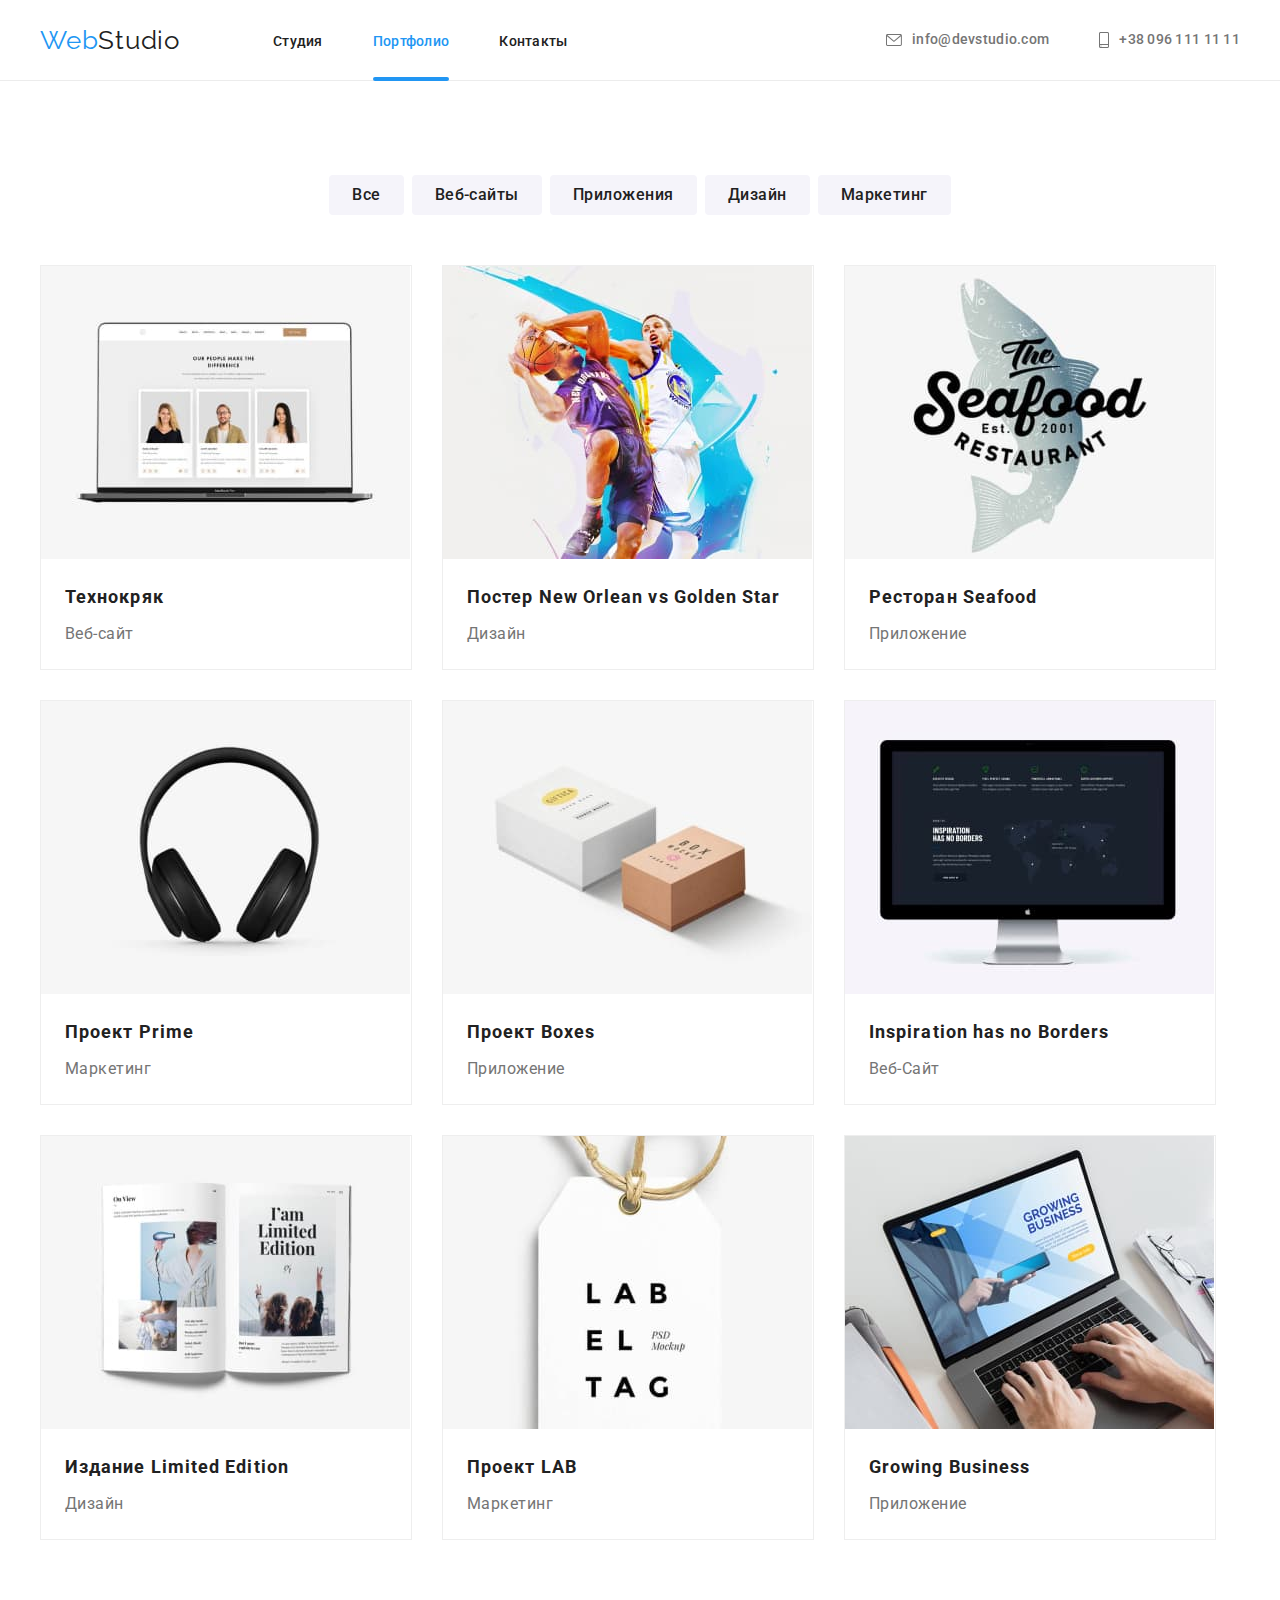
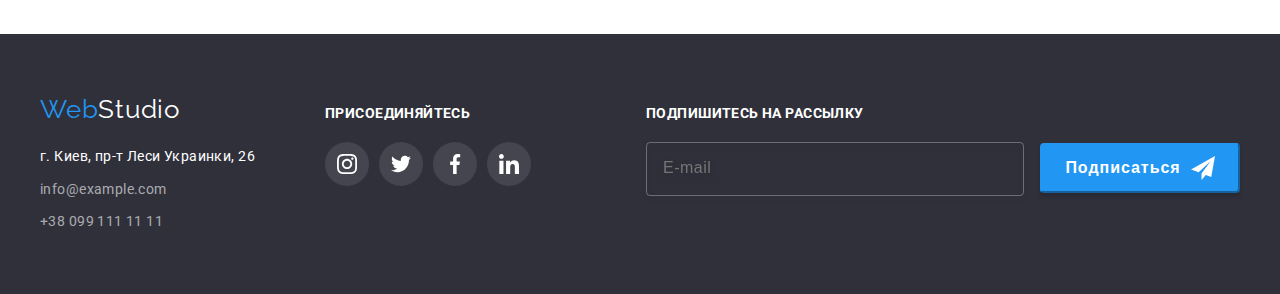
==== commit 17197f2e: "HW7 in progress. HTML optimisatio is done/" ====
--- a/portfolio.html
+++ b/portfolio.html
@@ -35,7 +35,7 @@
             <ul class="header-contact">
                 <li class="header-contact__item item">
                     <a class="header-contact__link link" href="mailto:info@devstudio.com">
-                        <svg class="contact-ico" width='16px' height='12px'>
+                        <svg class="header-contact__icon" width='16px' height='12px'>
                             <use href='./images/sprite.svg#icon-envelope'></use>
                         </svg>
                         info@devstudio.com
@@ -43,7 +43,7 @@
                 </li>
                 <li class="header-contact__item item">
                     <a class="header-contact__link link" href="tel:+38096111111">
-                        <svg class="contact-ico" width='10px' height='16px'>
+                        <svg class="header-contact__icon" width='10px' height='16px'>
                             <use href='./images/sprite.svg#icon-smartphone'></use>
                         </svg>
                         +38 096 111 11 11</a>
@@ -53,178 +53,178 @@
     </header>
     <main>
         <!-- Секция ПОРТФОЛИО -->
-        <section class="section-portfolio section">
+        <section class="section">
             <div class="container">
                 <!-- RADIO BUTTONS -->
-                <ul class="radio-buttons-list list">
-                    <li class="radio-buttons-item item">
+                <ul class="radio-buttons-list">
+                    <li class="item">
                         <button class="radio-button current" type="button">Все</button>
                     </li>
-                    <li class="radio-buttons-item item">
+                    <li class="item">
                         <button class="radio-button" type="button">Веб-сайты</button>
                     </li>
-                    <li class="radio-buttons-item item">
+                    <li class="item">
                         <button class="radio-button" type="button">Приложения</button>
                     </li>
-                    <li class="radio-buttons-item item">
+                    <li class="item">
                         <button class="radio-button" type="button">Дизайн</button>
                     </li>
-                    <li class="radio-buttons-item item">
+                    <li class="item">
                         <button class="radio-button" type="button">Маркетинг</button>
                     </li>
                 </ul>
                 <!-- ФИЛЬТР СВЯЗАННЫЙ С RADIO BUTTONS -->
-                <ul class="radio-filter-list list">
-                    <li class="radio-filter-item item">
-                        <a href="" class="radio-item-link">
-                            <div class="radio-filter-thumb">
-                                <div class="radio-filter-hover">
-                                    <p>
+                <ul class="radio-filter-list">
+                    <li class="radio-filter-item item">
+                        <a href="">
+                            <div class="radio-filter-thumb">
+                                <div class="radio-filter-thumb__hover">
+                                    <p class="radio-filter-thumb__text">
                                         Технокряк это современная площадка распространения коронавируса. Компании используют эту платформу для цифрового
                                         шпионажа и атак на защищённые сервера конкурентов.
                                     </p>
                                 </div>
-                                <img width="370" class="filter-image" src="./images/tech.jpg" alt="ноутбук с веб-сайтом">
+                                <img width="370" class="radio-filter-thumb__image" src="./images/tech.jpg" alt="ноутбук с веб-сайтом">
                                 </div>
                                 <div class="radio-filter-box">
-                                    <h2 class="radio-filter-title">Технокряк</h2>
-                                    <p class="radio-filter-text">Веб-сайт</p>
-                            </div>
-                        </a>
-                    </li>
-                    <li class="radio-filter-item item">
-                        <a href="" class="radio-item-link">
-                            <div class="radio-filter-thumb">
-                                <div class="radio-filter-hover">
-                                    <p>
+                                    <h2 class="radio-filter-box__title">Технокряк</h2>
+                                    <p class="radio-filter-box_subtitle">Веб-сайт</p>
+                            </div>
+                        </a>
+                    </li>
+                    <li class="radio-filter-item item">
+                        <a href="">
+                            <div class="radio-filter-thumb">
+                                <div class="radio-filter-thumb__hover">
+                                    <p class="radio-filter-thumb__text">
                                         Lorem ipsum dolor sit amet consectetur adipisicing elit. Iure quisquam iusto, distinctio autem, tempora non, vel dignissimos temporibus dolorum magni sequi omnis iste. Iste at delectus, error iure hic adipisci.
                                     </p>
                                 </div>
-                                <img width="370" class="filter-image" src="./images/poster.jpg"
+                                <img width="370" class="radio-filter-thumb__image" src="./images/poster.jpg"
                                 alt="баскетболист нового орлеана против баскетболиста голден стар">
                             </div>
                             <div class="radio-filter-box">
-                                <h2 class="radio-filter-title">Постер New Orlean vs Golden Star</h2>
-                                <p class="radio-filter-text">Дизайн</p>
-                            </div>
-                        </a>
-                    </li>
-                    <li class="radio-filter-item item">
-                        <a href="" class="radio-item-link">
-                            <div class="radio-filter-thumb">
-                                <div class="radio-filter-hover">
-                                    <p>
-                                        Lorem ipsum dolor sit amet consectetur adipisicing elit. Iure quisquam iusto, distinctio autem, tempora non,
-                                        vel dignissimos temporibus dolorum magni sequi omnis iste. Iste at delectus, error iure hic adipisci.
-                                    </p>
-                                </div>
-                                <img width="370" class="filter-image" src="./images/seafood.jpg" alt="логотип ресторана сифуд с изображением рыбы">
-                            </div>
-                            <div class="radio-filter-box">
-                                <h2 class="radio-filter-title">Ресторан Seafood</h2>
-                                <p class="radio-filter-text">Приложение</p>
-                            </div>
-                        </a>
-                    </li>
-                    <li class="radio-filter-item item">
-                        <a href="" class="radio-item-link">
-                            <div class="radio-filter-thumb">
-                                <div class="radio-filter-hover">
-                                    <p>
-                                        Lorem ipsum dolor sit amet consectetur adipisicing elit. Iure quisquam iusto, distinctio autem, tempora non,
-                                        vel dignissimos temporibus dolorum magni sequi omnis iste. Iste at delectus, error iure hic adipisci.
-                                    </p>
-                                </div>
-                                <img width="370" class="filter-image" src="./images/prime.jpg" alt="наушники">
-                            </div>
-                            <div class="radio-filter-box">
-                                <h2 class="radio-filter-title">Проект Prime</h2>
-                                <p class="radio-filter-text">Маркетинг</p>
-                            </div>
-                        </a>
-                    </li>
-                    <li class="radio-filter-item item">
-                        <a href="" class="radio-item-link">
-                            <div class="radio-filter-thumb">
-                                <div class="radio-filter-hover">
-                                    <p>
-                                        Lorem ipsum dolor sit amet consectetur adipisicing elit. Iure quisquam iusto, distinctio autem, tempora non,
-                                        vel dignissimos temporibus dolorum magni sequi omnis iste. Iste at delectus, error iure hic adipisci.
-                                    </p>
-                                </div>
-                                <img width="370" class="filter-image" src="./images/boxes.jpg" alt="две коробки">
-                            </div>
-                            <div class="radio-filter-box">
-                                <h2 class="radio-filter-title">Проект Boxes</h2>
-                                <p class="radio-filter-text">Приложение</p>
-                            </div>
-                        </a>
-                    </li>
-                    <li class="radio-filter-item item">
-                        <a href="" class="radio-item-link">
-                            <div class="radio-filter-thumb">
-                                <div class="radio-filter-hover">
-                                    <p>
-                                        Lorem ipsum dolor sit amet consectetur adipisicing elit. Iure quisquam iusto, distinctio autem, tempora non,
-                                        vel dignissimos temporibus dolorum magni sequi omnis iste. Iste at delectus, error iure hic adipisci.
-                                    </p>
-                                </div>
-                                <img width="370" class="filter-image" src="./images/borders.jpg" alt="монитор с сайтом">
-                            </div>
-                            <div class="radio-filter-box">
-                                <h2 class="radio-filter-title">Inspiration has no Borders</h2>
-                                <p class="radio-filter-text">Веб-Сайт</p>
-                            </div>
-                        </a>
-                    </li>
-                    <li class="radio-filter-item item">
-                        <a href="" class="radio-item-link">
-                            <div class="radio-filter-thumb">
-                                <div class="radio-filter-hover">
-                                    <p>
-                                        Lorem ipsum dolor sit amet consectetur adipisicing elit. Iure quisquam iusto, distinctio autem, tempora non,
-                                        vel dignissimos temporibus dolorum magni sequi omnis iste. Iste at delectus, error iure hic adipisci.
-                                    </p>
-                                </div>
-                                <img width="370" class="filter-image" src="./images/limited.jpg" alt="Книга">
-                            </div>
-                            <div class="radio-filter-box">
-                                <h2 class="radio-filter-title">Издание Limited Edition</h2>
-                                <p class="radio-filter-text">Дизайн</p>
-                            </div>
-                        </a>
-                    </li>
-                    <li class="radio-filter-item item">
-                        <a href="" class="radio-item-link">
-                            <div class="radio-filter-thumb">
-                                <div class="radio-filter-hover">
-                                    <p>
-                                        Lorem ipsum dolor sit amet consectetur adipisicing elit. Iure quisquam iusto, distinctio autem, tempora non,
-                                        vel dignissimos temporibus dolorum magni sequi omnis iste. Iste at delectus, error iure hic adipisci.
-                                    </p>
-                                </div>
-                                <img width="370" class="filter-image" src="./images/lab.jpg" alt="этикетка">
-                            </div>
-                            <div class="radio-filter-box">
-                                <h2 class="radio-filter-title">Проект LAB</h2>
-                                <p class="radio-filter-text">Маркетинг</p>
-                            </div>
-                        </a>
-                    </li>
-                    <li class="radio-filter-item item">
-                        <a href="" class="radio-item-link">
-                            <div class="radio-filter-thumb">
-                                <div class="radio-filter-hover">
-                                    <p>
-                                        Lorem ipsum dolor sit amet consectetur adipisicing elit. Iure quisquam iusto, distinctio autem, tempora non,
-                                        vel dignissimos temporibus dolorum magni sequi omnis iste. Iste at delectus, error iure hic adipisci.
-                                    </p>
-                                </div>
-                                <img width="370" class="filter-image" src="./images/growing.jpg" alt="ноутбук с веб-сайтом">
-                            </div>
-                            <div class="radio-filter-box">
-                                <h2 class="radio-filter-title">Growing Business</h2>
-                                <p class="radio-filter-text">Приложение</p>
+                                <h2 class="radio-filter-box__title">Постер New Orlean vs Golden Star</h2>
+                                <p class="radio-filter-box_subtitle">Дизайн</p>
+                            </div>
+                        </a>
+                    </li>
+                    <li class="radio-filter-item item">
+                        <a href="">
+                            <div class="radio-filter-thumb">
+                                <div class="radio-filter-thumb__hover">
+                                    <p class="radio-filter-thumb__text">
+                                        Lorem ipsum dolor sit amet consectetur adipisicing elit. Iure quisquam iusto, distinctio autem, tempora non,
+                                        vel dignissimos temporibus dolorum magni sequi omnis iste. Iste at delectus, error iure hic adipisci.
+                                    </p>
+                                </div>
+                                <img width="370" class="radio-filter-thumb__image" src="./images/seafood.jpg" alt="логотип ресторана сифуд с изображением рыбы">
+                            </div>
+                            <div class="radio-filter-box">
+                                <h2 class="radio-filter-box__title">Ресторан Seafood</h2>
+                                <p class="radio-filter-box_subtitle">Приложение</p>
+                            </div>
+                        </a>
+                    </li>
+                    <li class="radio-filter-item item">
+                        <a href="">
+                            <div class="radio-filter-thumb">
+                                <div class="radio-filter-thumb__hover">
+                                    <p class="radio-filter-thumb__text">
+                                        Lorem ipsum dolor sit amet consectetur adipisicing elit. Iure quisquam iusto, distinctio autem, tempora non,
+                                        vel dignissimos temporibus dolorum magni sequi omnis iste. Iste at delectus, error iure hic adipisci.
+                                    </p>
+                                </div>
+                                <img width="370" class="radio-filter-thumb__image" src="./images/prime.jpg" alt="наушники">
+                            </div>
+                            <div class="radio-filter-box">
+                                <h2 class="radio-filter-box__title">Проект Prime</h2>
+                                <p class="radio-filter-box_subtitle">Маркетинг</p>
+                            </div>
+                        </a>
+                    </li>
+                    <li class="radio-filter-item item">
+                        <a href="">
+                            <div class="radio-filter-thumb">
+                                <div class="radio-filter-thumb__hover">
+                                    <p class="radio-filter-thumb__text">
+                                        Lorem ipsum dolor sit amet consectetur adipisicing elit. Iure quisquam iusto, distinctio autem, tempora non,
+                                        vel dignissimos temporibus dolorum magni sequi omnis iste. Iste at delectus, error iure hic adipisci.
+                                    </p>
+                                </div>
+                                <img width="370" class="radio-filter-thumb__image" src="./images/boxes.jpg" alt="две коробки">
+                            </div>
+                            <div class="radio-filter-box">
+                                <h2 class="radio-filter-box__title">Проект Boxes</h2>
+                                <p class="radio-filter-box_subtitle">Приложение</p>
+                            </div>
+                        </a>
+                    </li>
+                    <li class="radio-filter-item item">
+                        <a href="">
+                            <div class="radio-filter-thumb">
+                                <div class="radio-filter-thumb__hover">
+                                    <p class="radio-filter-thumb__text">
+                                        Lorem ipsum dolor sit amet consectetur adipisicing elit. Iure quisquam iusto, distinctio autem, tempora non,
+                                        vel dignissimos temporibus dolorum magni sequi omnis iste. Iste at delectus, error iure hic adipisci.
+                                    </p>
+                                </div>
+                                <img width="370" class="radio-filter-thumb__image" src="./images/borders.jpg" alt="монитор с сайтом">
+                            </div>
+                            <div class="radio-filter-box">
+                                <h2 class="radio-filter-box__title">Inspiration has no Borders</h2>
+                                <p class="radio-filter-box_subtitle">Веб-Сайт</p>
+                            </div>
+                        </a>
+                    </li>
+                    <li class="radio-filter-item item">
+                        <a href="">
+                            <div class="radio-filter-thumb">
+                                <div class="radio-filter-thumb__hover">
+                                    <p class="radio-filter-thumb__text">
+                                        Lorem ipsum dolor sit amet consectetur adipisicing elit. Iure quisquam iusto, distinctio autem, tempora non,
+                                        vel dignissimos temporibus dolorum magni sequi omnis iste. Iste at delectus, error iure hic adipisci.
+                                    </p>
+                                </div>
+                                <img width="370" class="radio-filter-thumb__image" src="./images/limited.jpg" alt="Книга">
+                            </div>
+                            <div class="radio-filter-box">
+                                <h2 class="radio-filter-box__title">Издание Limited Edition</h2>
+                                <p class="radio-filter-box_subtitle">Дизайн</p>
+                            </div>
+                        </a>
+                    </li>
+                    <li class="radio-filter-item item">
+                        <a href="">
+                            <div class="radio-filter-thumb">
+                                <div class="radio-filter-thumb__hover">
+                                    <p class="radio-filter-thumb__text">
+                                        Lorem ipsum dolor sit amet consectetur adipisicing elit. Iure quisquam iusto, distinctio autem, tempora non,
+                                        vel dignissimos temporibus dolorum magni sequi omnis iste. Iste at delectus, error iure hic adipisci.
+                                    </p>
+                                </div>
+                                <img width="370" class="radio-filter-thumb__image" src="./images/lab.jpg" alt="этикетка">
+                            </div>
+                            <div class="radio-filter-box">
+                                <h2 class="radio-filter-box__title">Проект LAB</h2>
+                                <p class="radio-filter-box_subtitle">Маркетинг</p>
+                            </div>
+                        </a>
+                    </li>
+                    <li class="radio-filter-item item">
+                        <a href="">
+                            <div class="radio-filter-thumb">
+                                <div class="radio-filter-thumb__hover">
+                                    <p class="radio-filter-thumb__text">
+                                        Lorem ipsum dolor sit amet consectetur adipisicing elit. Iure quisquam iusto, distinctio autem, tempora non,
+                                        vel dignissimos temporibus dolorum magni sequi omnis iste. Iste at delectus, error iure hic adipisci.
+                                    </p>
+                                </div>
+                                <img width="370" class="radio-filter-thumb__image" src="./images/growing.jpg" alt="ноутбук с веб-сайтом">
+                            </div>
+                            <div class="radio-filter-box">
+                                <h2 class="radio-filter-box__title">Growing Business</h2>
+                                <p class="radio-filter-box_subtitle">Приложение</p>
                             </div>
                         </a>
                     </li>
@@ -234,20 +234,19 @@
     </main>
     <footer class="page-footer">
         <div class="container">
-            <div class="footer-box">
-                <div class="main-footer-box">
-                    <a href="./index.html" class="logo">Web<span
-                            class="logo__second-color-footer">Studio</span></a>
-                    <address class="container-adress-footer">
-                        <ul class="footer-list list">
-                            <li class="item">
-                                <a class="map" href="">г. Киев, пр-т Леси Украинки, 26</a>
-                            </li>
-                            <li class="item">
-                                <a class="mail" href="mailto:info@example.com">info@example.com</a>
-                            </li>
-                            <li class="item">
-                                <a class="phone" href="tel:+380991111111">+38 099 111 11 11</a>
+            <div class="page-footer__container">
+                <div class="page-footer__links-box">
+                    <a href="./index.html" class="logo">Web<span class="logo__second-color-footer">Studio</span></a>
+                    <address class="page-footer__address-box">
+                        <ul class="footer-list">
+                            <li class="footer-list__item">
+                                <a class="footer-list__map" href="">г. Киев, пр-т Леси Украинки, 26</a>
+                            </li>
+                            <li class="footer-list__item">
+                                <a class="footer-list__mail" href="mailto:info@example.com">info@example.com</a>
+                            </li>
+                            <li class="footer-list__item">
+                                <a class="footer-list__phone" href="tel:+380991111111">+38 099 111 11 11</a>
                             </li>
                         </ul>
                     </address>
@@ -255,34 +254,34 @@
                 <!-- Присоединяйтесь -->
                 <div class="connecting-box">
                     <div>
-                        <h3 class="connecting-title">ПРИСОЕДИНЯЙТЕСЬ</h3>
+                        <h3 class="connecting-box__title">ПРИСОЕДИНЯЙТЕСЬ</h3>
                     </div>
                     <div>
-                        <ul class="connecting-list">
-                            <li>
-                                <a href="#" class="connecting-icon instagram" aria-label="instagram">
-                                    <svg class="footer-ico" width='20px' height='20px'>
+                        <ul class="connecting-box__list">
+                            <li class="connecting-item">
+                                <a href="#" class="connecting-item__link" aria-label="instagram">
+                                    <svg class="connecting-item__icon" width='20px' height='20px'>
                                         <use href='./images/sprite.svg#icon-instagram'></use>
                                     </svg>
                                 </a>
                             </li>
-                            <li>
-                                <a href="#" class="connecting-icon twitter" aria-label="Twitter">
-                                    <svg class="footer-ico" width='20px' height='20px'>
+                            <li class="connecting-item">
+                                <a href="#" class="connecting-item__link" aria-label="Twitter">
+                                    <svg class="connecting-item__icon" width='20px' height='20px'>
                                         <use href='./images/sprite.svg#icon-twitter'></use>
                                     </svg>
                                 </a>
                             </li>
-                            <li>
-                                <a href="#" class="connecting-icon facebook" aria-label="Facebook">
-                                    <svg class="footer-ico" width='20px' height='20px'>
+                            <li class="connecting-item">
+                                <a href="#" class="connecting-item__link" aria-label="Facebook">
+                                    <svg class="connecting-item__icon" width='20px' height='20px'>
                                         <use href='./images/sprite.svg#icon-facebook'></use>
                                     </svg>
                                 </a>
                             </li>
-                            <li>
-                                <a href="#" class="connecting-icon linkidin" aria-label="LinkedIn">
-                                    <svg class="footer-ico" width='20px' height='20px'>
+                            <li class="connecting-item">
+                                <a href="#" class="connecting-item__link" aria-label="LinkedIn">
+                                    <svg class="connecting-item__icon" width='20px' height='20px'>
                                         <use href='./images/sprite.svg#icon-linkedin'></use>
                                     </svg>
                                 </a>
@@ -292,11 +291,11 @@
                 </div>
                 <!-- ПОДПИШИСЬ -->
                 <div class="subscribe-box">
-                    <p class="subscribe-title">ПОДПИШИТЕСЬ НА РАССЫЛКУ</p>
+                    <p class="subscribe-box__title">ПОДПИШИТЕСЬ НА РАССЫЛКУ</p>
                     <div>
                         <input type="email" name="email" placeholder="E-mail">
-                        <button type="button" class="subscribe-button">Подписаться
-                            <svg class="subscribe-ico-button" width="24px" height="24px">
+                        <button type="submit" class="subscribe-box__button">Подписаться
+                            <svg class="subscribe-box__button-ico" width="24px" height="24px">
                                 <use href="./images/sprite.svg#icon-send"></use>
                             </svg>
                         </button>
--- a/css/styles.css
+++ b/css/styles.css
@@ -175,7 +175,7 @@
   color: var(--accent-text-color);
 }
 
-.contact-ico {
+.header-contact__icon {
   fill: currentColor;
   margin-right: 10px;
 }
@@ -851,10 +851,6 @@
   color: #fff;
 }
 
-/* input:hover::placeholder {
-  color: #2196f3;
-} */
-
 .subscribe-box {
   margin-left: auto;
   margin-top: 12px;
@@ -950,41 +946,12 @@
     1px 4px 6px rgba(0, 0, 0, 0.16);
 }
 
-.filter-image {
-  display: block;
-
-  margin-left: -1px;
-  margin-top: -1px;
-}
-
-.radio-filter-box {
-  padding: 20px 24px;
-}
-
-.radio-filter-title {
-  margin-bottom: 4px;
-  margin-top: 0px;
-
-  font-family: var(--primary-font);
-  font-style: normal;
-  font-weight: 700;
-  font-size: 18px;
-  line-height: 2;
-  letter-spacing: 0.06em;
-  color: var(--primary-text-color);
-}
-
-.radio-filter-text {
-  margin-bottom: 0;
-  margin-top: 0;
-
-  font-family: var(--primary-font);
-  font-style: normal;
-  font-weight: 400;
-  font-size: 16px;
-  line-height: 1.87;
-  letter-spacing: 0.03em;
-  color: var(--secondary-text-color);
+.radio-filter-item:hover .radio-filter-thumb:before {
+  transform: translateY(0);
+}
+
+.radio-filter-item:hover .radio-filter-thumb__hover {
+  transform: translateY(0);
 }
 
 .radio-filter-thumb {
@@ -1001,8 +968,7 @@
   bottom: 0;
   transform: translateY(100%);
 }
-
-.radio-filter-hover {
+.radio-filter-thumb__hover {
   display: inline-block;
   position: absolute;
   content: "";
@@ -1016,25 +982,48 @@
   justify-content: center;
   position: absolute;
   width: 100%;
-
   top: 0;
-
   transition: transform 250ms var(--animation-cubic);
 }
-
-.radio-filter-hover p {
+.radio-filter-thumb__text {
   margin: 63px 24px 0 24px;
-
   font-size: 18px;
   line-height: 1.56;
   letter-spacing: 0.03em;
   color: #ffffff;
 }
-
-.radio-filter-item:hover .radio-filter-thumb:before {
-  transform: translateY(0);
-}
-
-.radio-filter-item:hover .radio-filter-hover {
-  transform: translateY(0);
-}
+.radio-filter-thumb__image {
+  display: block;
+  margin-left: -1px;
+  margin-top: -1px;
+}
+
+.radio-filter-box {
+  padding: 20px 24px;
+}
+
+.radio-filter-box__title {
+  margin-bottom: 4px;
+  margin-top: 0px;
+
+  font-family: var(--primary-font);
+  font-style: normal;
+  font-weight: 700;
+  font-size: 18px;
+  line-height: 2;
+  letter-spacing: 0.06em;
+  color: var(--primary-text-color);
+}
+
+.radio-filter-box_subtitle {
+  margin-bottom: 0;
+  margin-top: 0;
+
+  font-family: var(--primary-font);
+  font-style: normal;
+  font-weight: 400;
+  font-size: 16px;
+  line-height: 1.87;
+  letter-spacing: 0.03em;
+  color: var(--secondary-text-color);
+}
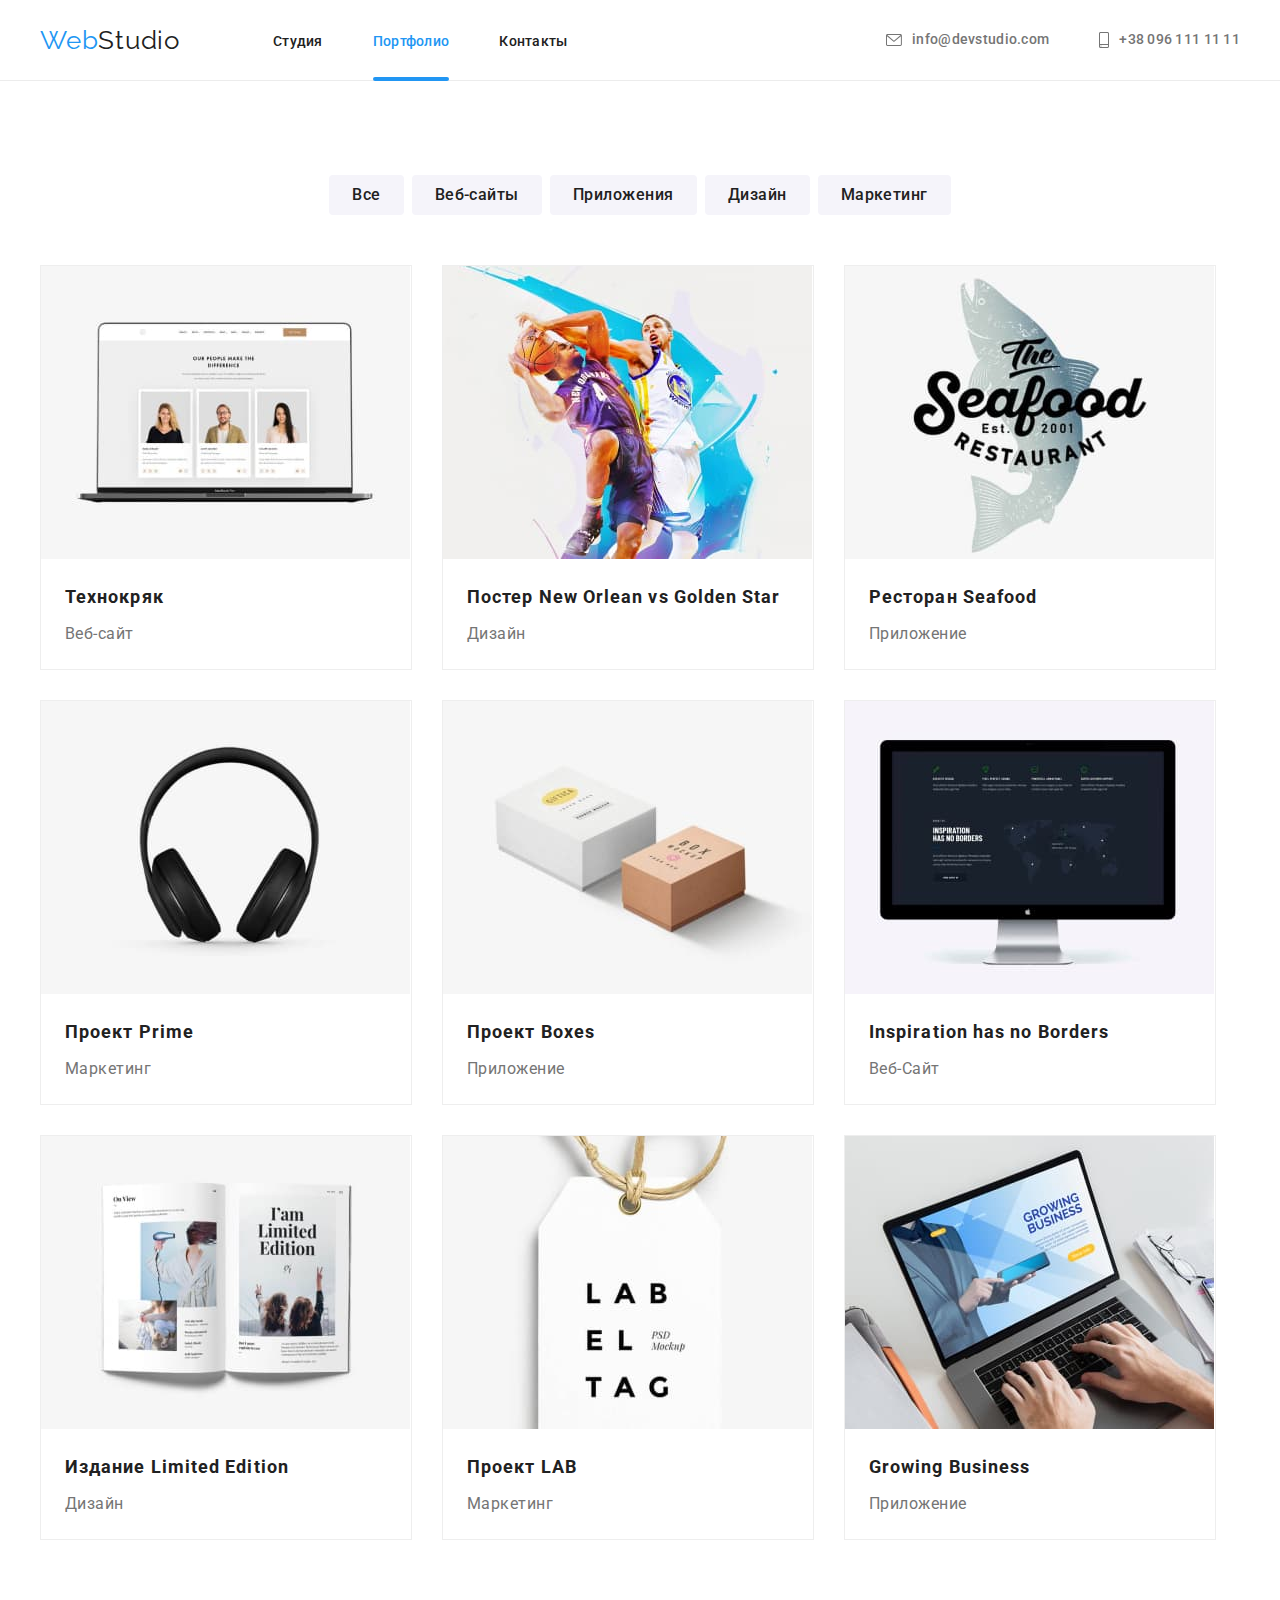
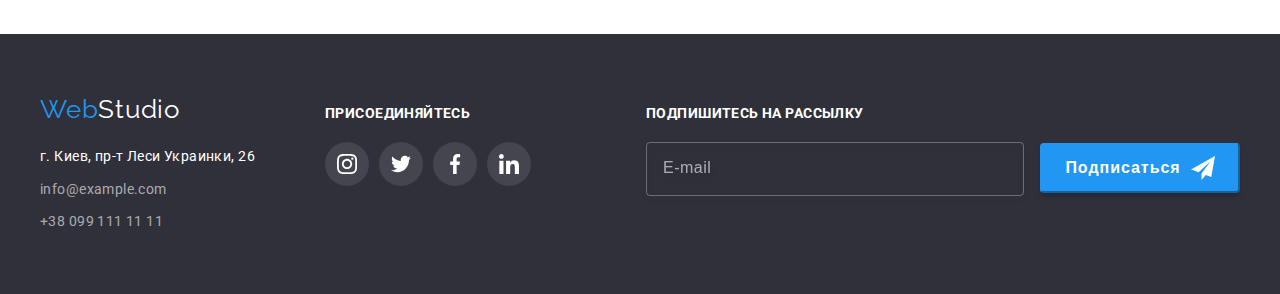
==== commit 92095bc2: "HW7 is DONE" ====
--- a/portfolio.html
+++ b/portfolio.html
@@ -12,7 +12,7 @@
     <link rel="stylesheet" href="https://cdnjs.cloudflare.com/ajax/libs/modern-normalize/1.1.0/modern-normalize.min.css"
         integrity="sha512-wpPYUAdjBVSE4KJnH1VR1HeZfpl1ub8YT/NKx4PuQ5NmX2tKuGu6U/JRp5y+Y8XG2tV+wKQpNHVUX03MfMFn9Q=="
         crossorigin="anonymous" referrerpolicy="no-referrer" />
-    <link rel="stylesheet" href="./css/styles.css">
+    <link rel="stylesheet" href="./css/main.min.css">
 </head>
 <body>
     <header class="page-header">
@@ -78,7 +78,7 @@
                     <li class="radio-filter-item item">
                         <a href="">
                             <div class="radio-filter-thumb">
-                                <div class="radio-filter-thumb__hover">
+                                <div class="radio-filter-thumb__hover-box">
                                     <p class="radio-filter-thumb__text">
                                         Технокряк это современная площадка распространения коронавируса. Компании используют эту платформу для цифрового
                                         шпионажа и атак на защищённые сервера конкурентов.
@@ -88,14 +88,14 @@
                                 </div>
                                 <div class="radio-filter-box">
                                     <h2 class="radio-filter-box__title">Технокряк</h2>
-                                    <p class="radio-filter-box_subtitle">Веб-сайт</p>
-                            </div>
-                        </a>
-                    </li>
-                    <li class="radio-filter-item item">
-                        <a href="">
-                            <div class="radio-filter-thumb">
-                                <div class="radio-filter-thumb__hover">
+                                    <p class="radio-filter-box__subtitle">Веб-сайт</p>
+                            </div>
+                        </a>
+                    </li>
+                    <li class="radio-filter-item item">
+                        <a href="">
+                            <div class="radio-filter-thumb">
+                                <div class="radio-filter-thumb__hover-box">
                                     <p class="radio-filter-thumb__text">
                                         Lorem ipsum dolor sit amet consectetur adipisicing elit. Iure quisquam iusto, distinctio autem, tempora non, vel dignissimos temporibus dolorum magni sequi omnis iste. Iste at delectus, error iure hic adipisci.
                                     </p>
@@ -105,14 +105,14 @@
                             </div>
                             <div class="radio-filter-box">
                                 <h2 class="radio-filter-box__title">Постер New Orlean vs Golden Star</h2>
-                                <p class="radio-filter-box_subtitle">Дизайн</p>
-                            </div>
-                        </a>
-                    </li>
-                    <li class="radio-filter-item item">
-                        <a href="">
-                            <div class="radio-filter-thumb">
-                                <div class="radio-filter-thumb__hover">
+                                <p class="radio-filter-box__subtitle">Дизайн</p>
+                            </div>
+                        </a>
+                    </li>
+                    <li class="radio-filter-item item">
+                        <a href="">
+                            <div class="radio-filter-thumb">
+                                <div class="radio-filter-thumb__hover-box">
                                     <p class="radio-filter-thumb__text">
                                         Lorem ipsum dolor sit amet consectetur adipisicing elit. Iure quisquam iusto, distinctio autem, tempora non,
                                         vel dignissimos temporibus dolorum magni sequi omnis iste. Iste at delectus, error iure hic adipisci.
@@ -122,14 +122,14 @@
                             </div>
                             <div class="radio-filter-box">
                                 <h2 class="radio-filter-box__title">Ресторан Seafood</h2>
-                                <p class="radio-filter-box_subtitle">Приложение</p>
-                            </div>
-                        </a>
-                    </li>
-                    <li class="radio-filter-item item">
-                        <a href="">
-                            <div class="radio-filter-thumb">
-                                <div class="radio-filter-thumb__hover">
+                                <p class="radio-filter-box__subtitle">Приложение</p>
+                            </div>
+                        </a>
+                    </li>
+                    <li class="radio-filter-item item">
+                        <a href="">
+                            <div class="radio-filter-thumb">
+                                <div class="radio-filter-thumb__hover-box">
                                     <p class="radio-filter-thumb__text">
                                         Lorem ipsum dolor sit amet consectetur adipisicing elit. Iure quisquam iusto, distinctio autem, tempora non,
                                         vel dignissimos temporibus dolorum magni sequi omnis iste. Iste at delectus, error iure hic adipisci.
@@ -139,14 +139,14 @@
                             </div>
                             <div class="radio-filter-box">
                                 <h2 class="radio-filter-box__title">Проект Prime</h2>
-                                <p class="radio-filter-box_subtitle">Маркетинг</p>
-                            </div>
-                        </a>
-                    </li>
-                    <li class="radio-filter-item item">
-                        <a href="">
-                            <div class="radio-filter-thumb">
-                                <div class="radio-filter-thumb__hover">
+                                <p class="radio-filter-box__subtitle">Маркетинг</p>
+                            </div>
+                        </a>
+                    </li>
+                    <li class="radio-filter-item item">
+                        <a href="">
+                            <div class="radio-filter-thumb">
+                                <div class="radio-filter-thumb__hover-box">
                                     <p class="radio-filter-thumb__text">
                                         Lorem ipsum dolor sit amet consectetur adipisicing elit. Iure quisquam iusto, distinctio autem, tempora non,
                                         vel dignissimos temporibus dolorum magni sequi omnis iste. Iste at delectus, error iure hic adipisci.
@@ -156,14 +156,14 @@
                             </div>
                             <div class="radio-filter-box">
                                 <h2 class="radio-filter-box__title">Проект Boxes</h2>
-                                <p class="radio-filter-box_subtitle">Приложение</p>
-                            </div>
-                        </a>
-                    </li>
-                    <li class="radio-filter-item item">
-                        <a href="">
-                            <div class="radio-filter-thumb">
-                                <div class="radio-filter-thumb__hover">
+                                <p class="radio-filter-box__subtitle">Приложение</p>
+                            </div>
+                        </a>
+                    </li>
+                    <li class="radio-filter-item item">
+                        <a href="">
+                            <div class="radio-filter-thumb">
+                                <div class="radio-filter-thumb__hover-box">
                                     <p class="radio-filter-thumb__text">
                                         Lorem ipsum dolor sit amet consectetur adipisicing elit. Iure quisquam iusto, distinctio autem, tempora non,
                                         vel dignissimos temporibus dolorum magni sequi omnis iste. Iste at delectus, error iure hic adipisci.
@@ -173,14 +173,14 @@
                             </div>
                             <div class="radio-filter-box">
                                 <h2 class="radio-filter-box__title">Inspiration has no Borders</h2>
-                                <p class="radio-filter-box_subtitle">Веб-Сайт</p>
-                            </div>
-                        </a>
-                    </li>
-                    <li class="radio-filter-item item">
-                        <a href="">
-                            <div class="radio-filter-thumb">
-                                <div class="radio-filter-thumb__hover">
+                                <p class="radio-filter-box__subtitle">Веб-Сайт</p>
+                            </div>
+                        </a>
+                    </li>
+                    <li class="radio-filter-item item">
+                        <a href="">
+                            <div class="radio-filter-thumb">
+                                <div class="radio-filter-thumb__hover-box">
                                     <p class="radio-filter-thumb__text">
                                         Lorem ipsum dolor sit amet consectetur adipisicing elit. Iure quisquam iusto, distinctio autem, tempora non,
                                         vel dignissimos temporibus dolorum magni sequi omnis iste. Iste at delectus, error iure hic adipisci.
@@ -190,14 +190,14 @@
                             </div>
                             <div class="radio-filter-box">
                                 <h2 class="radio-filter-box__title">Издание Limited Edition</h2>
-                                <p class="radio-filter-box_subtitle">Дизайн</p>
-                            </div>
-                        </a>
-                    </li>
-                    <li class="radio-filter-item item">
-                        <a href="">
-                            <div class="radio-filter-thumb">
-                                <div class="radio-filter-thumb__hover">
+                                <p class="radio-filter-box__subtitle">Дизайн</p>
+                            </div>
+                        </a>
+                    </li>
+                    <li class="radio-filter-item item">
+                        <a href="">
+                            <div class="radio-filter-thumb">
+                                <div class="radio-filter-thumb__hover-box">
                                     <p class="radio-filter-thumb__text">
                                         Lorem ipsum dolor sit amet consectetur adipisicing elit. Iure quisquam iusto, distinctio autem, tempora non,
                                         vel dignissimos temporibus dolorum magni sequi omnis iste. Iste at delectus, error iure hic adipisci.
@@ -207,14 +207,14 @@
                             </div>
                             <div class="radio-filter-box">
                                 <h2 class="radio-filter-box__title">Проект LAB</h2>
-                                <p class="radio-filter-box_subtitle">Маркетинг</p>
-                            </div>
-                        </a>
-                    </li>
-                    <li class="radio-filter-item item">
-                        <a href="">
-                            <div class="radio-filter-thumb">
-                                <div class="radio-filter-thumb__hover">
+                                <p class="radio-filter-box__subtitle">Маркетинг</p>
+                            </div>
+                        </a>
+                    </li>
+                    <li class="radio-filter-item item">
+                        <a href="">
+                            <div class="radio-filter-thumb">
+                                <div class="radio-filter-thumb__hover-box">
                                     <p class="radio-filter-thumb__text">
                                         Lorem ipsum dolor sit amet consectetur adipisicing elit. Iure quisquam iusto, distinctio autem, tempora non,
                                         vel dignissimos temporibus dolorum magni sequi omnis iste. Iste at delectus, error iure hic adipisci.
@@ -224,7 +224,7 @@
                             </div>
                             <div class="radio-filter-box">
                                 <h2 class="radio-filter-box__title">Growing Business</h2>
-                                <p class="radio-filter-box_subtitle">Приложение</p>
+                                <p class="radio-filter-box__subtitle">Приложение</p>
                             </div>
                         </a>
                     </li>
--- a/css/main.min.css
+++ b/css/main.min.css
@@ -0,0 +1,2 @@
+html{-webkit-box-sizing:border-box;box-sizing:border-box}body{background-color:#fff;font-family:roboto,sans-serif;color:#212121;margin:0 auto}a{text-decoration:none}h1,h2,h3,h4,h5,h6,p,ul{-webkit-padding-start:0;padding-inline-start:0}ul{margin-top:0;margin-bottom:0;list-style:none}.container{width:1200px;padding-left:15px;padding-right:15px;margin:0 auto}.section{padding-bottom:94px;padding-top:94px}.logo{font-family:Raleway;font-size:26px;line-height:1.19;letter-spacing:0.03em;color:#2196f3}.logo__second-color-header{color:#212121}.logo__second-color-footer{color:#fff}.page-header{border-bottom:1px solid #ececec}.page-header .link{font-family:roboto,sans-serif;font-weight:500;font-size:14px;line-height:1.14;letter-spacing:0.02em}.page-header__box{display:-webkit-box;display:-webkit-flex;display:-ms-flexbox;display:flex;-webkit-box-align:center;-webkit-align-items:center;-ms-flex-align:center;align-items:center;height:80px}.site-nav{display:-webkit-box;display:-webkit-flex;display:-ms-flexbox;display:flex;margin-left:93px}.site-nav .item+.item{margin-left:50px}.site-nav__link{color:#212121;padding-top:32px;padding-bottom:32px;-webkit-transition:250ms cubic-bezier(0.4, 0, 0.2, 1);-o-transition:250ms cubic-bezier(0.4, 0, 0.2, 1);transition:250ms cubic-bezier(0.4, 0, 0.2, 1)}.site-nav__link.current{color:#2196f3;position:relative}.site-nav__link.current::before{bottom:0;position:absolute;display:inline-block;content:"";width:100%;height:4px;background-color:#2196f3;-webkit-border-radius:2px;border-radius:2px}.site-nav__link:focus,.site-nav__link:hover{color:#2196f3}.header-contact{display:-webkit-box;display:-webkit-flex;display:-ms-flexbox;display:flex;margin-left:auto}.header-contact .item+.item{margin-left:50px}.header-contact__item{display:-webkit-inline-box;display:-webkit-inline-flex;display:-ms-inline-flexbox;display:inline-flex;-webkit-box-pack:center;-webkit-justify-content:center;-ms-flex-pack:center;justify-content:center;-webkit-box-align:center;-webkit-align-items:center;-ms-flex-align:center;align-items:center;fill:#757575}.header-contact__link{color:#757575;padding-top:32px;padding-bottom:32px;display:-webkit-inline-box;display:-webkit-inline-flex;display:-ms-inline-flexbox;display:inline-flex;-webkit-box-pack:center;-webkit-justify-content:center;-ms-flex-pack:center;justify-content:center;-webkit-box-align:center;-webkit-align-items:center;-ms-flex-align:center;align-items:center;-webkit-transition:250ms cubic-bezier(0.4, 0, 0.2, 1);-o-transition:250ms cubic-bezier(0.4, 0, 0.2, 1);transition:250ms cubic-bezier(0.4, 0, 0.2, 1)}.header-contact__link:focus,.header-contact__link:hover{color:#2196f3}.header-contact__icon{fill:currentColor;margin-right:10px}.page-footer{background-color:#2f303a;padding-top:60px;padding-bottom:60px}.page-footer__container{display:-webkit-box;display:-webkit-flex;display:-ms-flexbox;display:flex;-webkit-box-align:start;-webkit-align-items:flex-start;-ms-flex-align:start;align-items:flex-start}.page-footer__links-box{display:-webkit-box;display:-webkit-flex;display:-ms-flexbox;display:flex;-webkit-box-orient:vertical;-webkit-box-direction:normal;-webkit-flex-direction:column;-ms-flex-direction:column;flex-direction:column}.page-footer__address-box{margin-top:20px}.footer-list__item{font-family:roboto,sans-serif;font-style:normal;font-weight:400;font-size:14px;line-height:1.71;letter-spacing:0.03em}.footer-list__item:not(:last-child){margin-bottom:9px}.footer-list__map{color:#ffffff}.footer-list__mail,.footer-list__phone{color:rgba(255,255,255,0.6)}.connecting-box{display:-webkit-inline-box;display:-webkit-inline-flex;display:-ms-inline-flexbox;display:inline-flex;-webkit-box-orient:vertical;-webkit-box-direction:normal;-webkit-flex-direction:column;-ms-flex-direction:column;flex-direction:column;margin-top:12px;margin-left:70px}.connecting-box__title{margin-top:0;margin-bottom:0;font-weight:700;font-size:14px;line-height:1.14;letter-spacing:0.03em;text-transform:uppercase;color:#ffffff}.connecting-box__list{list-style:none;display:-webkit-box;display:-webkit-flex;display:-ms-flexbox;display:flex;margin-top:20px}.connecting-box__list li:not(:last-child){margin-right:10px}.connecting-item__link{display:-webkit-box;display:-webkit-flex;display:-ms-flexbox;display:flex;-webkit-box-align:center;-webkit-align-items:center;-ms-flex-align:center;align-items:center;-webkit-box-pack:center;-webkit-justify-content:center;-ms-flex-pack:center;justify-content:center;width:44px;height:44px;background:rgba(255,255,255,0.1);-webkit-border-radius:50%;border-radius:50%;-webkit-transition:250ms cubic-bezier(0.4, 0, 0.2, 1);-o-transition:250ms cubic-bezier(0.4, 0, 0.2, 1);transition:250ms cubic-bezier(0.4, 0, 0.2, 1)}.connecting-item__link:hover,.connecting-item__link:focus{background-color:#2196f3;fill:#ffffff}.connecting-item__icon{fill:#ffffff}.subscribe-box{margin-left:auto;margin-top:12px;display:-webkit-inline-box;display:-webkit-inline-flex;display:-ms-inline-flexbox;display:inline-flex;-webkit-box-orient:vertical;-webkit-box-direction:normal;-webkit-flex-direction:column;-ms-flex-direction:column;flex-direction:column}.subscribe-box__button{width:200px;height:50px;margin-left:12px;background:#2196f3;-webkit-box-shadow:0px 4px 4px rgba(0,0,0,0.15);box-shadow:0px 4px 4px rgba(0,0,0,0.15);-webkit-border-radius:4px;border-radius:4px;border-color:#2196f3;font-weight:700;font-size:16px;line-height:1.87;display:-webkit-inline-box;display:-webkit-inline-flex;display:-ms-inline-flexbox;display:inline-flex;-webkit-box-align:center;-webkit-align-items:center;-ms-flex-align:center;align-items:center;text-align:center;-webkit-box-pack:center;-webkit-justify-content:center;-ms-flex-pack:center;justify-content:center;letter-spacing:0.06em;color:#ffffff;cursor:pointer}.subscribe-box__button-ico{margin-left:10px;fill:#ffffff}.subscribe-box input::-webkit-input-placeholder{font-size:16px;line-height:1.25;letter-spacing:0.03em;color:rgba(255,255,255,0.6);-webkit-transition:250ms cubic-bezier(0.4, 0, 0.2, 1);-o-transition:250ms cubic-bezier(0.4, 0, 0.2, 1);transition:250ms cubic-bezier(0.4, 0, 0.2, 1)}.subscribe-box input:-ms-input-placeholder{font-size:16px;line-height:1.25;letter-spacing:0.03em;color:rgba(255,255,255,0.6);-webkit-transition:250ms cubic-bezier(0.4, 0, 0.2, 1);-o-transition:250ms cubic-bezier(0.4, 0, 0.2, 1);transition:250ms cubic-bezier(0.4, 0, 0.2, 1)}.subscribe-box input::-ms-input-placeholder{font-size:16px;line-height:1.25;letter-spacing:0.03em;color:rgba(255,255,255,0.6);-webkit-transition:250ms cubic-bezier(0.4, 0, 0.2, 1);-o-transition:250ms cubic-bezier(0.4, 0, 0.2, 1);transition:250ms cubic-bezier(0.4, 0, 0.2, 1)}.subscribe-box input::placeholder{font-size:16px;line-height:1.25;letter-spacing:0.03em;color:rgba(255,255,255,0.6);-webkit-transition:250ms cubic-bezier(0.4, 0, 0.2, 1);-o-transition:250ms cubic-bezier(0.4, 0, 0.2, 1);transition:250ms cubic-bezier(0.4, 0, 0.2, 1)}.subscribe-box input{width:358px;height:50px;margin-top:20px;padding-left:16px;background-color:transparent;outline:none;-webkit-border-radius:4px;border-radius:4px;border:1px solid rgba(255,255,255,0.3);-webkit-filter:drop-shadow(0px 4px 4px rgba(0,0,0,0.15));filter:drop-shadow(0px 4px 4px rgba(0,0,0,0.15));-webkit-transition:250ms cubic-bezier(0.4, 0, 0.2, 1);-o-transition:250ms cubic-bezier(0.4, 0, 0.2, 1);transition:250ms cubic-bezier(0.4, 0, 0.2, 1)}.subscribe-box input:focus,.subscribe-box input:hover{border:1px solid #2196f3;color:#fff}.subscribe-box__title{margin-top:0;margin-bottom:0;font-weight:700;font-size:14px;line-height:1.14;letter-spacing:0.03em;text-transform:uppercase;color:#ffffff}.hero{background-color:#c4c4c4;background-image:-webkit-gradient(linear, left top, left bottom, from(rgba(47,48,58,0.4)), to(rgba(47,48,58,0.4))),url("../images/hero-image.jpg");background-image:-webkit-linear-gradient(rgba(47,48,58,0.4), rgba(47,48,58,0.4)),url("../images/hero-image.jpg");background-image:-o-linear-gradient(rgba(47,48,58,0.4), rgba(47,48,58,0.4)),url("../images/hero-image.jpg");background-image:linear-gradient(rgba(47,48,58,0.4), rgba(47,48,58,0.4)),url("../images/hero-image.jpg");background-repeat:no-repeat;background-position:center;text-align:center;padding-top:200px;padding-bottom:200px}.hero__title{font-weight:900;font-size:44px;line-height:1.36;letter-spacing:0.06em;text-transform:uppercase;color:#ffffff;margin-top:0;margin-bottom:30px}.hero__button{display:inline-block;padding:10px 32px;background-color:#2196f3;color:#ffffff;border:1px solid transparent;-webkit-border-radius:4px;border-radius:4px;font-weight:700;font-size:16px;line-height:1.87;letter-spacing:0.06em;cursor:pointer}.studio-list{display:-webkit-box;display:-webkit-flex;display:-ms-flexbox;display:flex;-webkit-box-pack:justify;-webkit-justify-content:space-between;-ms-flex-pack:justify;justify-content:space-between}.studio-item__thumb{display:-webkit-box;display:-webkit-flex;display:-ms-flexbox;display:flex;-webkit-box-pack:center;-webkit-justify-content:center;-ms-flex-pack:center;justify-content:center;-webkit-box-align:center;-webkit-align-items:center;-ms-flex-align:center;align-items:center;height:120px;-webkit-border-radius:4px;border-radius:4px;margin-bottom:30px;background:#f5f4fa}.studio-item__icon{width:70px;height:70px}.studio-item__title{font-weight:700;font-size:14px;line-height:1.14;letter-spacing:0.03em;text-transform:uppercase;margin-bottom:10px;margin-top:0}.studio-item__text{width:270px;color:#757575;font-size:14px;line-height:1.71;letter-spacing:0.03em}.section-doing{margin-top:-94px}.section-doing__main-title{text-align:center;font-weight:700;font-size:36px;line-height:1.16;letter-spacing:0.03em;margin-top:0;margin-bottom:50px}.section-doing__list{display:-webkit-box;display:-webkit-flex;display:-ms-flexbox;display:flex;-webkit-box-pack:justify;-webkit-justify-content:space-between;-ms-flex-pack:justify;justify-content:space-between}.doing-item__thumb{position:relative}.doing-item__thumb:before{display:inline-block;position:absolute;content:"";width:100%;height:70px;background:rgba(47,48,58,0.8);bottom:0}.doing-item__title-box{display:-webkit-box;display:-webkit-flex;display:-ms-flexbox;display:flex;-webkit-box-pack:center;-webkit-justify-content:center;-ms-flex-pack:center;justify-content:center;position:absolute;margin:27px 0;text-align:center;width:100%;bottom:0;left:50%;-webkit-transform:translate(-50%);-ms-transform:translate(-50%);transform:translate(-50%)}.doing-item__title{margin:0;font-weight:700;font-size:14px;line-height:1.14;letter-spacing:0.03em;color:#ffffff}.doing-item img{display:block}.section-team{background:#f5f4fa}.section-team__main-title{font-weight:700;font-size:36px;line-height:1.16;text-align:center;letter-spacing:0.03em;margin-top:0px;margin-bottom:50px}.section-team__list{display:-webkit-box;display:-webkit-flex;display:-ms-flexbox;display:flex;-webkit-box-pack:justify;-webkit-justify-content:space-between;-ms-flex-pack:justify;justify-content:space-between}.section-team__item{width:270px;background:#fff;-webkit-box-shadow:0px 1px 3px rgba(0,0,0,0.12),0px 1px 1px rgba(0,0,0,0.14),0px 2px 1px rgba(0,0,0,0.2);box-shadow:0px 1px 3px rgba(0,0,0,0.12),0px 1px 1px rgba(0,0,0,0.14),0px 2px 1px rgba(0,0,0,0.2);-webkit-border-radius:0px 0px 4px 4px;border-radius:0px 0px 4px 4px}.team-box{padding-top:30px;padding-bottom:30px}.team-box__title{font-weight:500;font-size:16px;line-height:1.18;text-align:center;letter-spacing:0.03em;margin-top:0;margin-bottom:10px}.team-box__text{font-size:16px;line-height:1.18;text-align:center;letter-spacing:0.03em;color:#757575;margin-top:0;margin-bottom:0}.team-connect{list-style:none;display:-webkit-box;display:-webkit-flex;display:-ms-flexbox;display:flex;-webkit-box-orient:horizontal;-webkit-box-direction:normal;-webkit-flex-direction:row;-ms-flex-direction:row;flex-direction:row;-webkit-box-pack:justify;-webkit-justify-content:space-between;-ms-flex-pack:justify;justify-content:space-between;margin-top:16px;margin-left:32px;margin-right:32px}.team-connect__link{display:-webkit-box;display:-webkit-flex;display:-ms-flexbox;display:flex;-webkit-box-pack:center;-webkit-justify-content:center;-ms-flex-pack:center;justify-content:center;-webkit-box-align:center;-webkit-align-items:center;-ms-flex-align:center;align-items:center;width:44px;height:44px;fill:#afb1b8;-webkit-border-radius:50%;border-radius:50%;-webkit-transition:250ms cubic-bezier(0.4, 0, 0.2, 1);-o-transition:250ms cubic-bezier(0.4, 0, 0.2, 1);transition:250ms cubic-bezier(0.4, 0, 0.2, 1)}.team-connect__link:hover,.team-connect__link:focus{background-color:#2196f3;fill:#ffffff}.team-connect__icon{width:20px;height:20px}.clients-main-title{margin-top:0;margin-bottom:50px;font-weight:700;font-size:36px;line-height:1.16;text-align:center;letter-spacing:0.03em;color:#212121}.clients-list{list-style:none;display:-webkit-box;display:-webkit-flex;display:-ms-flexbox;display:flex;-webkit-box-pack:justify;-webkit-justify-content:space-between;-ms-flex-pack:justify;justify-content:space-between;margin-top:0;margin-bottom:0}.clients-item{display:-webkit-box;display:-webkit-flex;display:-ms-flexbox;display:flex;width:170px;height:92px;border:1px solid #afb1b8;-webkit-border-radius:4px;border-radius:4px}.clients-item__link{display:-webkit-box;display:-webkit-flex;display:-ms-flexbox;display:flex;-webkit-box-pack:center;-webkit-justify-content:center;-ms-flex-pack:center;justify-content:center;-webkit-box-align:center;-webkit-align-items:center;-ms-flex-align:center;align-items:center;width:100%;height:100%;fill:#afb1b8;-webkit-transition:250ms cubic-bezier(0.4, 0, 0.2, 1);-o-transition:250ms cubic-bezier(0.4, 0, 0.2, 1);transition:250ms cubic-bezier(0.4, 0, 0.2, 1)}.clients-item__link:hover,.clients-item__link:focus{border:1px solid #2196f3;fill:#2196f3}.clients-item__icon{width:106px;height:60px}.backdrop{position:fixed;top:0;left:0;z-index:100;width:100%;height:100%;background-color:rgba(0,0,0,0.2);-webkit-transition:250ms cubic-bezier(0.4, 0, 0.2, 1);-o-transition:250ms cubic-bezier(0.4, 0, 0.2, 1);transition:250ms cubic-bezier(0.4, 0, 0.2, 1)}.backdrop.is-hidden{opacity:0;pointer-events:none;-webkit-transition:250ms cubic-bezier(0.4, 0, 0.2, 1);-o-transition:250ms cubic-bezier(0.4, 0, 0.2, 1);transition:250ms cubic-bezier(0.4, 0, 0.2, 1)}.modal{position:absolute;top:50%;left:50%;-webkit-transform:translate(-50%, -50%);-ms-transform:translate(-50%, -50%);transform:translate(-50%, -50%);width:528px;height:581px;padding:40px;-webkit-border-radius:4px;border-radius:4px;background-color:#ffffff;-webkit-box-shadow:0px 1px 3px rgba(0,0,0,0.12),0px 1px 1px rgba(0,0,0,0.14),0px 2px 1px rgba(0,0,0,0.2);box-shadow:0px 1px 3px rgba(0,0,0,0.12),0px 1px 1px rgba(0,0,0,0.14),0px 2px 1px rgba(0,0,0,0.2)}.modal__form{margin-top:12px}.modal__title{font-weight:700;font-size:20px;line-height:1.15;text-align:center;letter-spacing:0.03em;color:#212121}.modal__close-button{padding:0;position:absolute;right:8px;top:8px;width:30px;height:30px;background:#ffffff;border:1px solid rgba(0,0,0,0.1);-webkit-border-radius:50%;border-radius:50%;cursor:pointer}.modal__close-icon{fill:#000000;-webkit-transition:250ms cubic-bezier(0.4, 0, 0.2, 1);-o-transition:250ms cubic-bezier(0.4, 0, 0.2, 1);transition:250ms cubic-bezier(0.4, 0, 0.2, 1);position:absolute;top:50%;left:50%;-webkit-transform:translate(-50%, -50%);-ms-transform:translate(-50%, -50%);transform:translate(-50%, -50%)}.modal__close-button:hover .close-icon{fill:#2196f3}.modal__close-button:focus .close-icon{fill:#2196f3}.form-box{display:block;position:relative;margin-bottom:10px;font-size:12px;line-height:1.16;letter-spacing:0.01em;color:#757575;text-align:start}.form-box__input{vertical-align:middle;width:100%;height:40px;padding-left:42px;padding-right:10px;margin-top:4px;outline:none;border:1px solid rgba(33,33,33,0.2);-webkit-border-radius:4px;border-radius:4px;-webkit-transition:250ms cubic-bezier(0.4, 0, 0.2, 1);-o-transition:250ms cubic-bezier(0.4, 0, 0.2, 1);transition:250ms cubic-bezier(0.4, 0, 0.2, 1)}.form-box__input:hover,.form-box__input:focus{border-color:#2196f3}.form-box__icon{display:block;position:absolute;top:50%;left:12px;width:18px;height:18px;-webkit-transition:250ms cubic-bezier(0.4, 0, 0.2, 1);-o-transition:250ms cubic-bezier(0.4, 0, 0.2, 1);transition:250ms cubic-bezier(0.4, 0, 0.2, 1)}.form-box__input:hover+.form-box__icon,.form-box__input:focus+.form-box__icon{fill:#2196f3}.form-box__input.comment{padding-top:12px;padding-left:16px;resize:none;height:120px}.form-box__input::-webkit-input-placeholder{font-size:14px;line-height:16px;letter-spacing:0.01em;color:rgba(117,117,117,0.5)}.form-box__input:-ms-input-placeholder{font-size:14px;line-height:16px;letter-spacing:0.01em;color:rgba(117,117,117,0.5)}.form-box__input::-ms-input-placeholder{font-size:14px;line-height:16px;letter-spacing:0.01em;color:rgba(117,117,117,0.5)}.form-box__input::placeholder{font-size:14px;line-height:16px;letter-spacing:0.01em;color:rgba(117,117,117,0.5)}.policy-label{display:-webkit-box;display:-webkit-flex;display:-ms-flexbox;display:flex;-webkit-box-align:center;-webkit-align-items:center;-ms-flex-align:center;align-items:center;margin-top:25px;font-size:14px;line-height:1.71;letter-spacing:0.03em;color:#757575;cursor:pointer}.policy-label a{color:#2196f3;border-bottom:1px solid currentColor;display:inline-block;line-height:0.85}.policy-label::before{display:block;content:"";width:16px;height:15px;border:2px solid #212121;-webkit-border-radius:2px;border-radius:2px;margin-right:7px;margin-left:13px;-webkit-transition:250ms cubic-bezier(0.4, 0, 0.2, 1);-o-transition:250ms cubic-bezier(0.4, 0, 0.2, 1);transition:250ms cubic-bezier(0.4, 0, 0.2, 1)}.policy-checkbox{position:absolute;width:0px;height:0px;margin:0px;border:0px;padding:0px;clip:react(0 0 0 0);overflow:hidden}.policy-checkbox:hover+.policy-label::before,.policy-checkbox:focus+.policy-label::before{border:2px solid #2196f3}.policy-checkbox:checked+.policy-label::before{background-color:#2196f3;background-image:url(../images/icon-check.svg);background-repeat:no-repeat;background-position:center;-webkit-background-size:cover;background-size:cover;border:transparent}.modal-button-submit{margin-top:30px;border:#2196f3;width:200px;height:50px;left:700px;top:712px;background:#2196f3;-webkit-box-shadow:0px 4px 4px rgba(0,0,0,0.15);box-shadow:0px 4px 4px rgba(0,0,0,0.15);-webkit-border-radius:4px;border-radius:4px;font-weight:700;font-size:16px;line-height:1.87;letter-spacing:0.06em;color:#ffffff;cursor:pointer}.radio-buttons-list{display:-webkit-box;display:-webkit-flex;display:-ms-flexbox;display:flex;-webkit-box-pack:center;-webkit-justify-content:center;-ms-flex-pack:center;justify-content:center;margin-bottom:50px}.radio-buttons-list .item+.item{margin-left:8px}.radio-button{background-color:#f5f4fa;padding:6px 22px;border:1px solid transparent;-webkit-border-radius:4px;border-radius:4px;font-family:roboto,sans-serif;color:#212121;font-weight:500;font-size:16px;line-height:1.62;text-align:center;letter-spacing:0.03em;cursor:pointer;-webkit-transition:250ms cubic-bezier(0.4, 0, 0.2, 1);-o-transition:250ms cubic-bezier(0.4, 0, 0.2, 1);transition:250ms cubic-bezier(0.4, 0, 0.2, 1)}.radio-button:hover,.radio-button:focus{background-color:#2196f3;color:#fff;-webkit-box-shadow:0px 3px 1px rgba(0,0,0,0.1),0px 1px 2px rgba(0,0,0,0.08),0px 2px 2px rgba(0,0,0,0.12);box-shadow:0px 3px 1px rgba(0,0,0,0.1),0px 1px 2px rgba(0,0,0,0.08),0px 2px 2px rgba(0,0,0,0.12)}.radio-filter-list{display:-webkit-box;display:-webkit-flex;display:-ms-flexbox;display:flex;-webkit-flex-wrap:wrap;-ms-flex-wrap:wrap;flex-wrap:wrap}.radio-filter-item{margin-right:30px;margin-bottom:30px;width:370px;border:1px solid #eeeeee;-webkit-transition:250ms cubic-bezier(0.4, 0, 0.2, 1);-o-transition:250ms cubic-bezier(0.4, 0, 0.2, 1);transition:250ms cubic-bezier(0.4, 0, 0.2, 1)}.radio-filter-item:nth-child(3n){margin-right:0px}.radio-filter-item:nth-last-child(-n+3){margin-bottom:0}.radio-filter-item:hover,.radio-filter-item:focus{-webkit-box-shadow:0px 1px 1px rgba(0,0,0,0.12),0px 4px 4px rgba(0,0,0,0.06),1px 4px 6px rgba(0,0,0,0.16);box-shadow:0px 1px 1px rgba(0,0,0,0.12),0px 4px 4px rgba(0,0,0,0.06),1px 4px 6px rgba(0,0,0,0.16)}.radio-filter-item:hover .radio-filter-thumb:before{-webkit-transform:translateY(0);-ms-transform:translateY(0);transform:translateY(0)}.radio-filter-item:hover .radio-filter-thumb__hover-box{-webkit-transform:translateY(0);-ms-transform:translateY(0);transform:translateY(0)}.radio-filter-thumb{position:relative;overflow:hidden}.radio-filter-thumb .radio-filter-thumb:before{display:inline-block;position:absolute;content:"";width:100%;height:100%;background-color:rgba(33,150,243,0.1);bottom:0;-webkit-transform:translateY(100%);-ms-transform:translateY(100%);transform:translateY(100%)}.radio-filter-thumb__hover-box{display:inline-block;position:absolute;content:"";width:100%;height:100%;background:rgba(33,150,243,0.9);bottom:0;-webkit-transform:translateY(101%);-ms-transform:translateY(101%);transform:translateY(101%);display:-webkit-box;display:-webkit-flex;display:-ms-flexbox;display:flex;-webkit-box-pack:center;-webkit-justify-content:center;-ms-flex-pack:center;justify-content:center;position:absolute;width:100%;top:0;-webkit-transition:-webkit-transform 250ms cubic-bezier(0.4, 0, 0.2, 1);transition:-webkit-transform 250ms cubic-bezier(0.4, 0, 0.2, 1);-o-transition:transform 250ms cubic-bezier(0.4, 0, 0.2, 1);transition:transform 250ms cubic-bezier(0.4, 0, 0.2, 1);transition:transform 250ms cubic-bezier(0.4, 0, 0.2, 1), -webkit-transform 250ms cubic-bezier(0.4, 0, 0.2, 1)}.radio-filter-thumb__text{margin:63px 24px 0 24px;font-size:18px;line-height:1.56;letter-spacing:0.03em;color:#ffffff}.radio-filter-thumb__image{display:block;margin-left:-1px;margin-top:-1px}.radio-filter-box{padding:20px 24px}.radio-filter-box__title{margin-bottom:4px;margin-top:0px;font-family:roboto,sans-serif;font-style:normal;font-weight:700;font-size:18px;line-height:2;letter-spacing:0.06em;color:#212121}.radio-filter-box__subtitle{margin-bottom:0;margin-top:0;font-family:roboto,sans-serif;font-style:normal;font-weight:400;font-size:16px;line-height:1.87;letter-spacing:0.03em;color:#757575}
+/*# sourceMappingURL=main.min.css.map */